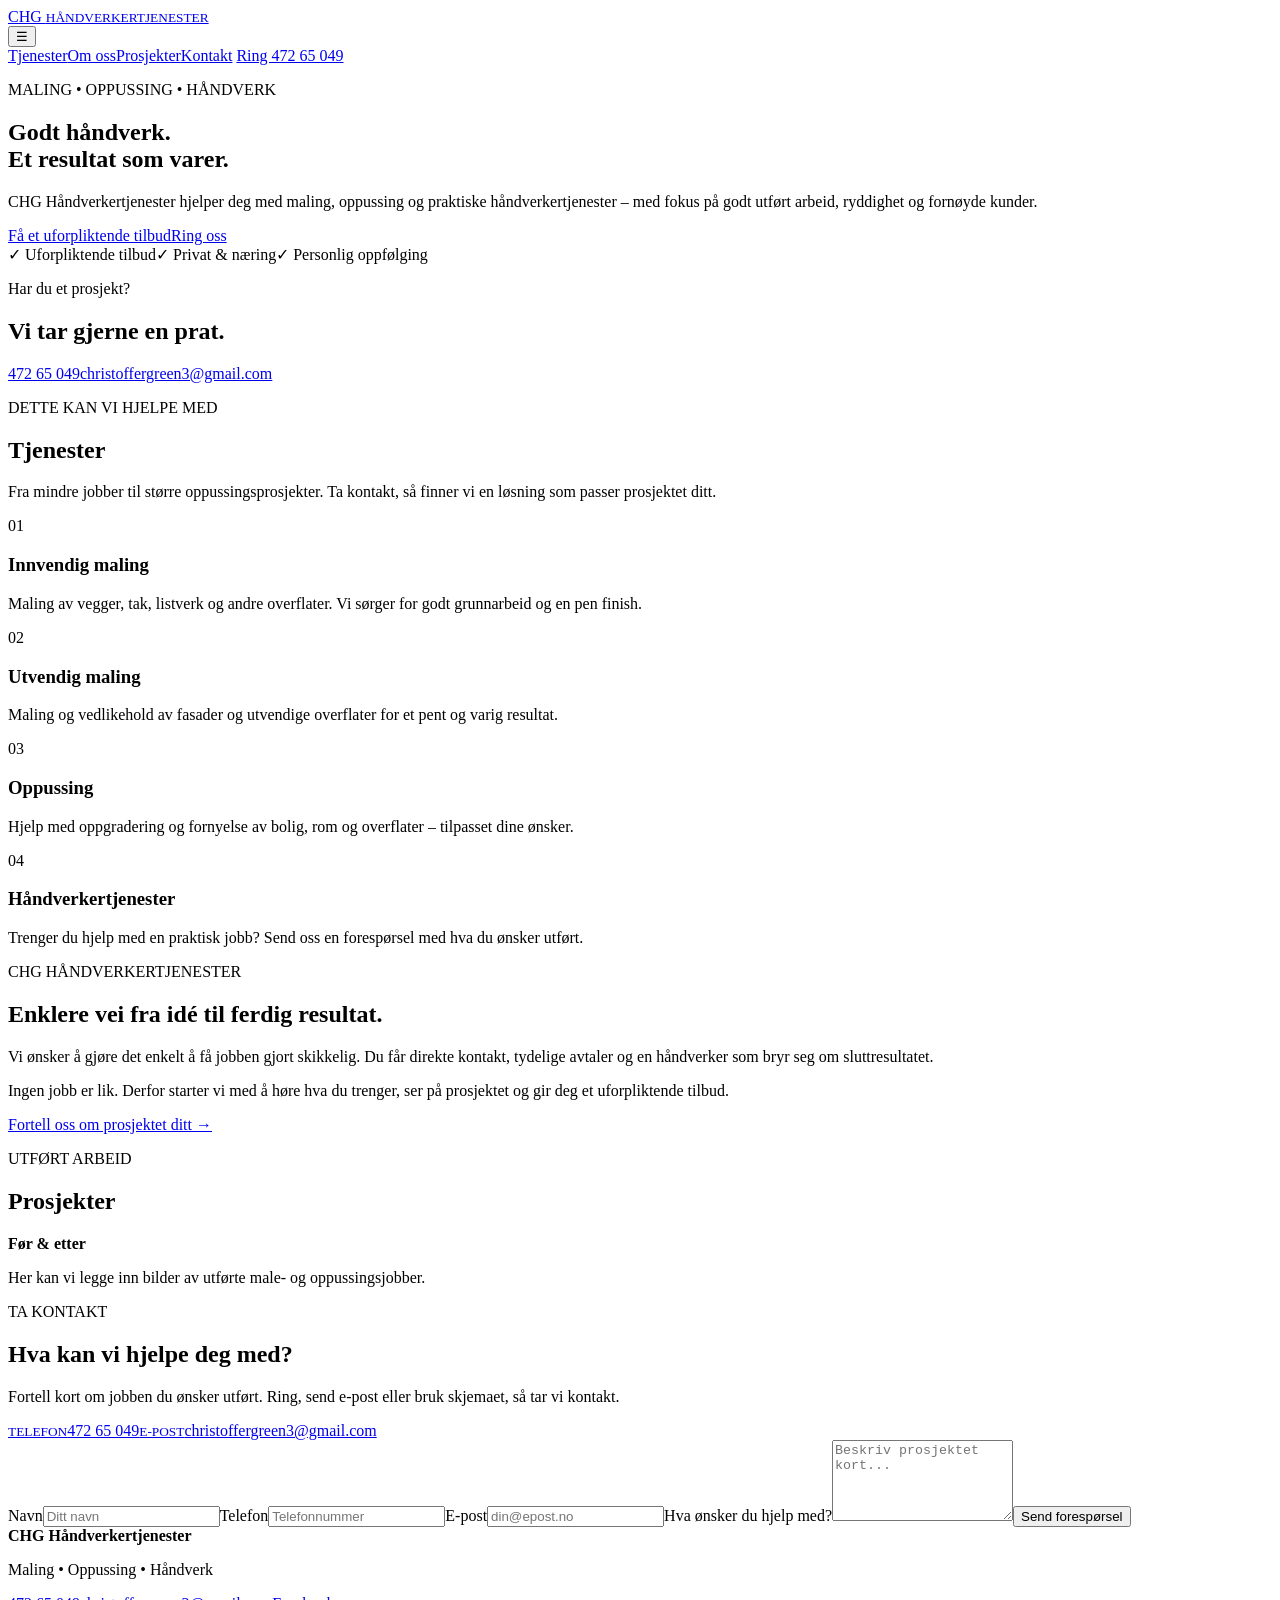
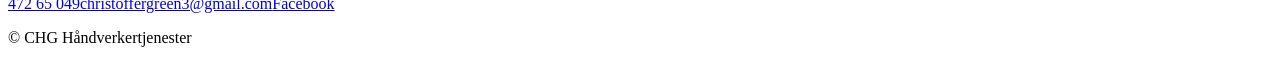
==== index.html @ 73155d35 "Lag første versjon av CHG Håndverkertjenester nettside" ====
<!doctype html>
<html lang="no">
<head>
  <meta charset="utf-8">
  <meta name="viewport" content="width=device-width, initial-scale=1">
  <meta name="description" content="CHG Håndverkertjenester – maling, oppussing og håndverkertjenester. Ta kontakt for et uforpliktende tilbud.">
  <title>CHG Håndverkertjenester | Maling & oppussing</title>
  <link rel="preconnect" href="https://fonts.googleapis.com">
  <link rel="preconnect" href="https://fonts.gstatic.com" crossorigin>
  <link href="https://fonts.googleapis.com/css2?family=Manrope:wght@400;500;600;700;800&display=swap" rel="stylesheet">
  <link rel="stylesheet" href="styles.css">
</head>
<body>
  <header class="header">
    <div class="container nav">
      <a class="brand" href="#hjem" aria-label="CHG Håndverkertjenester hjem">
        <img src="CHG-LOGO.png" alt="CHG Håndverkertjenester" onerror="this.style.display='none';this.nextElementSibling.style.display='block'">
        <span class="brand-fallback">CHG <small>HÅNDVERKERTJENESTER</small></span>
      </a>
      <button class="menu" aria-label="Åpne meny" aria-expanded="false">☰</button>
      <nav class="links">
        <a href="#tjenester">Tjenester</a><a href="#om">Om oss</a><a href="#prosjekter">Prosjekter</a><a href="#kontakt">Kontakt</a>
        <a class="nav-cta" href="tel:+4747265049">Ring 472 65 049</a>
      </nav>
    </div>
  </header>

  <main>
    <section class="hero" id="hjem">
      <div class="container hero-grid">
        <div>
          <p class="eyebrow">MALING • OPPUSSING • HÅNDVERK</p>
          <h1>Godt håndverk.<br><span>Et resultat som varer.</span></h1>
          <p class="lead">CHG Håndverkertjenester hjelper deg med maling, oppussing og praktiske håndverkertjenester – med fokus på godt utført arbeid, ryddighet og fornøyde kunder.</p>
          <div class="actions"><a class="btn primary" href="#kontakt">Få et uforpliktende tilbud</a><a class="btn secondary" href="tel:+4747265049">Ring oss</a></div>
          <div class="trust"><span>✓ Uforpliktende tilbud</span><span>✓ Privat & næring</span><span>✓ Personlig oppfølging</span></div>
        </div>
        <div class="hero-card">
          <div class="paint-mark"></div>
          <p>Har du et prosjekt?</p><h2>Vi tar gjerne en prat.</h2>
          <a href="tel:+4747265049">472 65 049</a><a href="mailto:christoffergreen3@gmail.com">christoffergreen3@gmail.com</a>
        </div>
      </div>
    </section>

    <section class="section" id="tjenester">
      <div class="container"><p class="eyebrow">DETTE KAN VI HJELPE MED</p><h2 class="section-title">Tjenester</h2><p class="section-intro">Fra mindre jobber til større oppussingsprosjekter. Ta kontakt, så finner vi en løsning som passer prosjektet ditt.</p>
        <div class="cards">
          <article class="card"><span>01</span><h3>Innvendig maling</h3><p>Maling av vegger, tak, listverk og andre overflater. Vi sørger for godt grunnarbeid og en pen finish.</p></article>
          <article class="card"><span>02</span><h3>Utvendig maling</h3><p>Maling og vedlikehold av fasader og utvendige overflater for et pent og varig resultat.</p></article>
          <article class="card"><span>03</span><h3>Oppussing</h3><p>Hjelp med oppgradering og fornyelse av bolig, rom og overflater – tilpasset dine ønsker.</p></article>
          <article class="card"><span>04</span><h3>Håndverkertjenester</h3><p>Trenger du hjelp med en praktisk jobb? Send oss en forespørsel med hva du ønsker utført.</p></article>
        </div>
      </div>
    </section>

    <section class="dark section" id="om"><div class="container about"><div><p class="eyebrow">CHG HÅNDVERKERTJENESTER</p><h2 class="section-title">Enklere vei fra idé til ferdig resultat.</h2></div><div><p>Vi ønsker å gjøre det enkelt å få jobben gjort skikkelig. Du får direkte kontakt, tydelige avtaler og en håndverker som bryr seg om sluttresultatet.</p><p>Ingen jobb er lik. Derfor starter vi med å høre hva du trenger, ser på prosjektet og gir deg et uforpliktende tilbud.</p><a class="text-link" href="#kontakt">Fortell oss om prosjektet ditt →</a></div></div></section>

    <section class="section" id="prosjekter"><div class="container"><p class="eyebrow">UTFØRT ARBEID</p><h2 class="section-title">Prosjekter</h2><div class="project-placeholder"><div><strong>Før & etter</strong><p>Her kan vi legge inn bilder av utførte male- og oppussingsjobber.</p></div></div></div></section>

    <section class="contact section" id="kontakt"><div class="container contact-grid"><div><p class="eyebrow">TA KONTAKT</p><h2 class="section-title">Hva kan vi hjelpe deg med?</h2><p>Fortell kort om jobben du ønsker utført. Ring, send e-post eller bruk skjemaet, så tar vi kontakt.</p><div class="contact-details"><a href="tel:+4747265049"><small>TELEFON</small>472 65 049</a><a href="mailto:christoffergreen3@gmail.com"><small>E-POST</small>christoffergreen3@gmail.com</a></div></div>
      <form class="form" action="mailto:christoffergreen3@gmail.com" method="post" enctype="text/plain"><label>Navn<input name="Navn" required placeholder="Ditt navn"></label><label>Telefon<input name="Telefon" type="tel" placeholder="Telefonnummer"></label><label>E-post<input name="E-post" type="email" placeholder="din@epost.no"></label><label>Hva ønsker du hjelp med?<textarea name="Forespørsel" rows="5" required placeholder="Beskriv prosjektet kort..."></textarea></label><button class="btn primary" type="submit">Send forespørsel</button></form>
    </div></section>
  </main>

  <footer><div class="container footer"><div><strong>CHG Håndverkertjenester</strong><p>Maling • Oppussing • Håndverk</p></div><div><a href="tel:+4747265049">472 65 049</a><a href="mailto:christoffergreen3@gmail.com">christoffergreen3@gmail.com</a><a href="https://www.facebook.com/profile.php?id=61566728683822" target="_blank" rel="noopener">Facebook</a></div><p>© <span id="year"></span> CHG Håndverkertjenester</p></div></footer>
  <script src="script.js"></script>
</body>
</html>
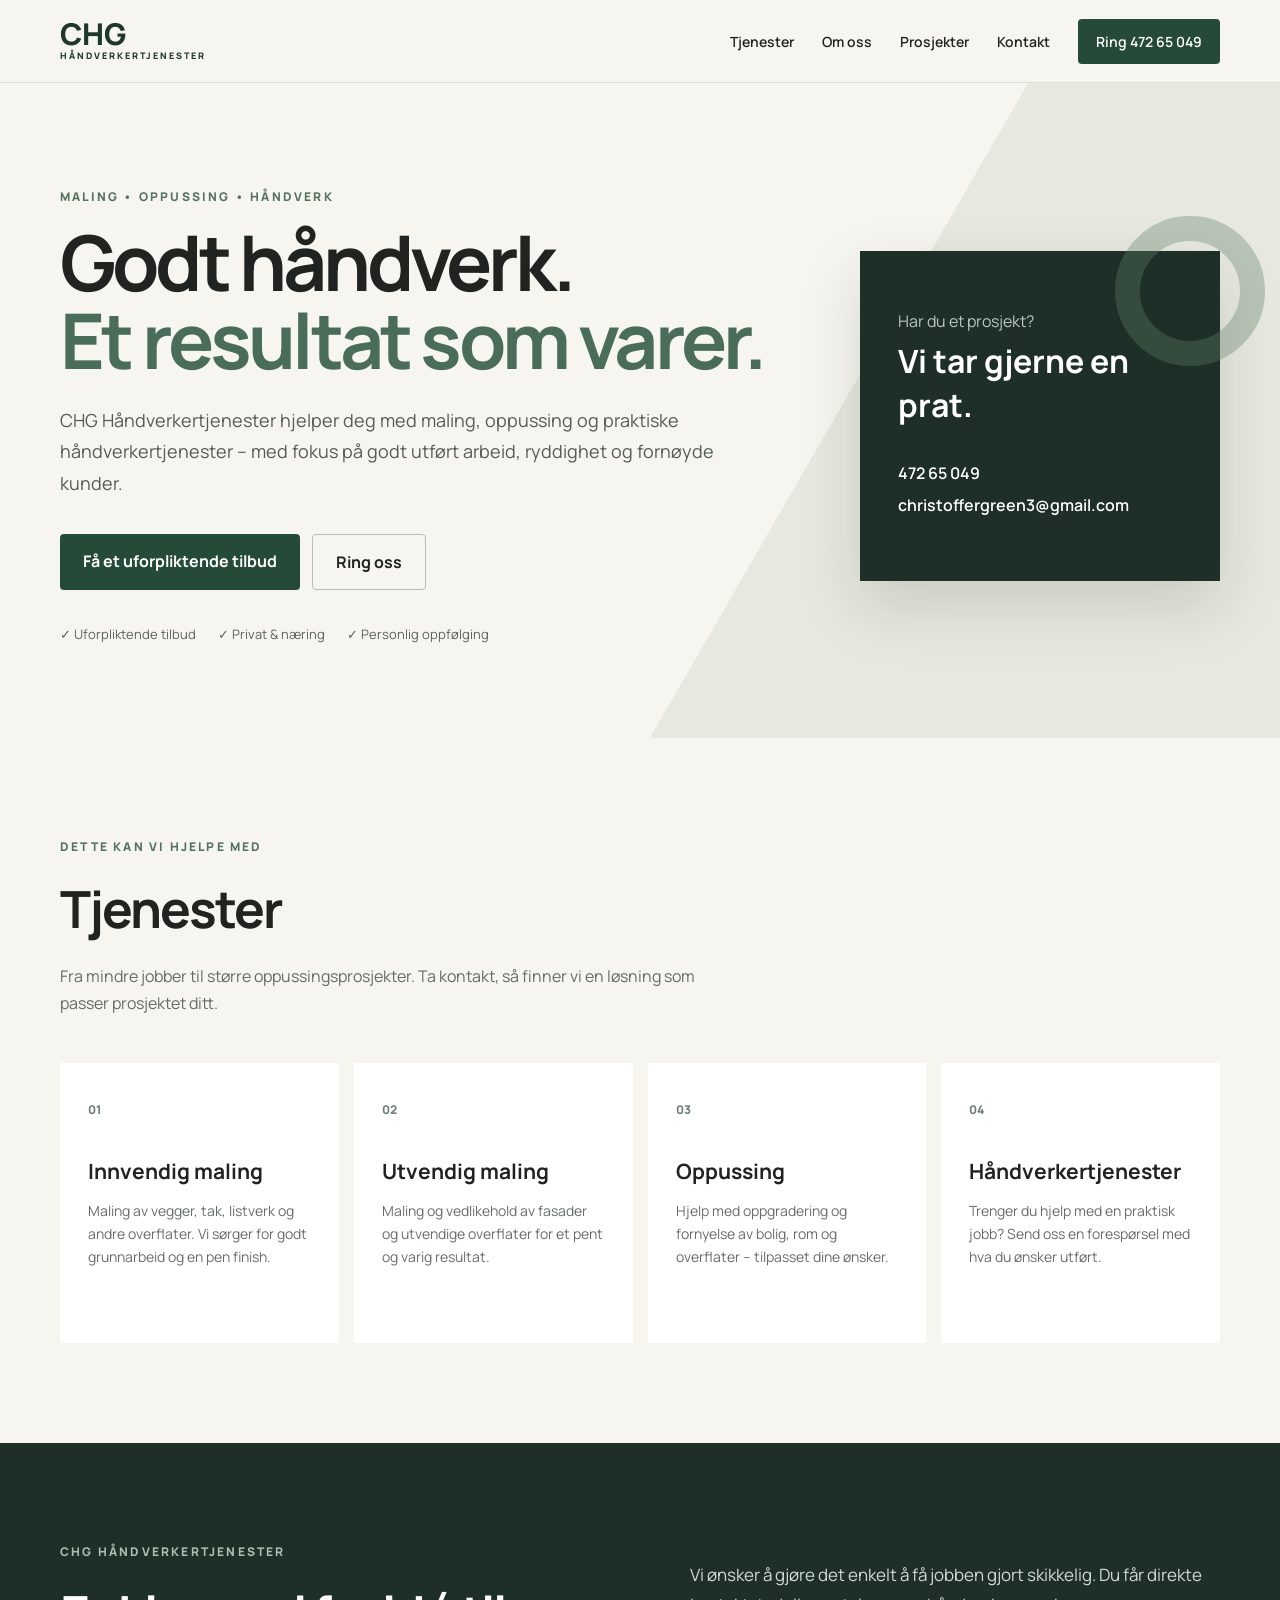
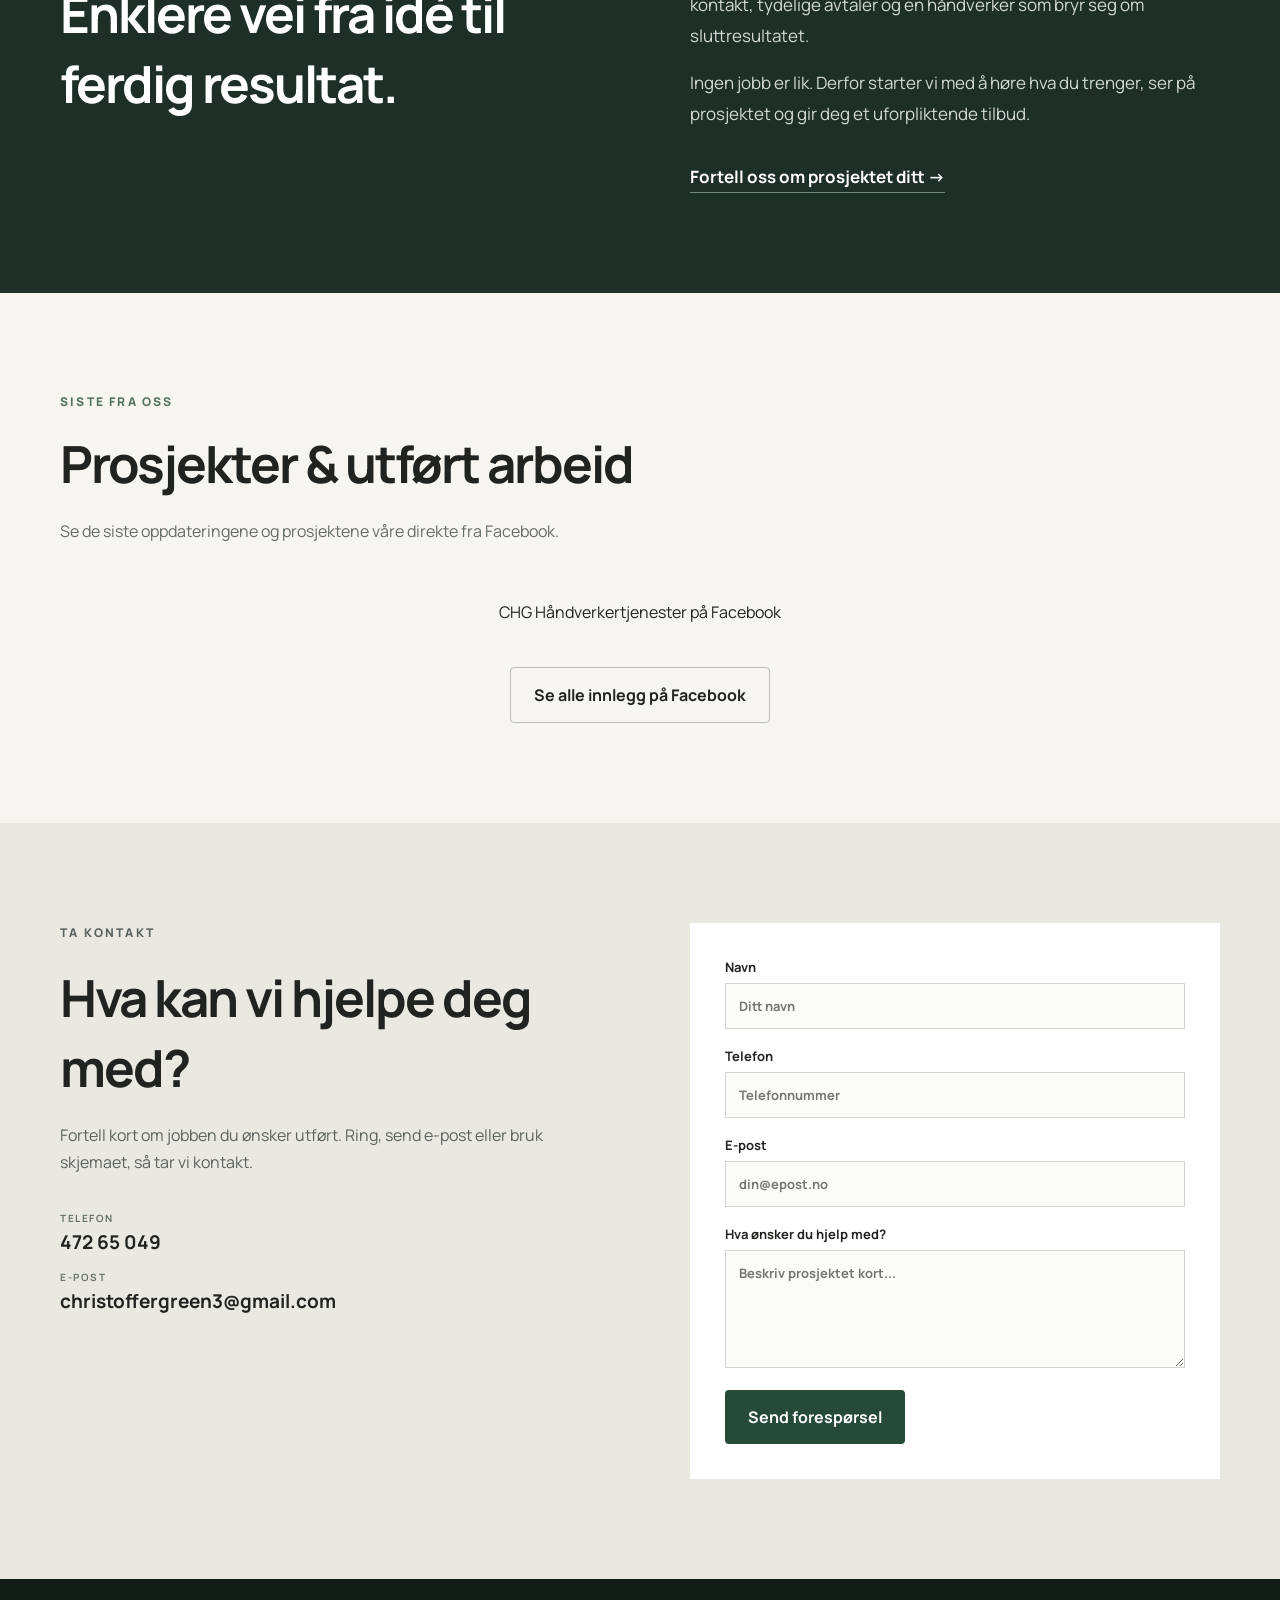
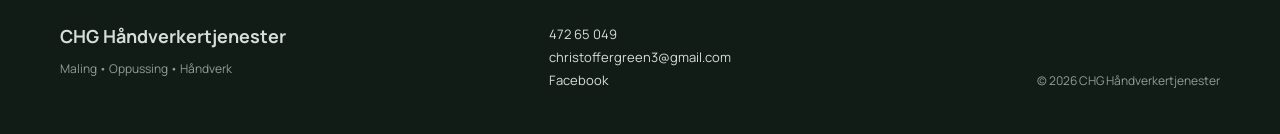
==== commit bba7b7b3: "Vis Facebook-innlegg direkte på nettsiden" ====
--- a/index.html
+++ b/index.html
@@ -11,59 +11,15 @@
   <link rel="stylesheet" href="styles.css">
 </head>
 <body>
-  <header class="header">
-    <div class="container nav">
-      <a class="brand" href="#hjem" aria-label="CHG Håndverkertjenester hjem">
-        <img src="CHG-LOGO.png" alt="CHG Håndverkertjenester" onerror="this.style.display='none';this.nextElementSibling.style.display='block'">
-        <span class="brand-fallback">CHG <small>HÅNDVERKERTJENESTER</small></span>
-      </a>
-      <button class="menu" aria-label="Åpne meny" aria-expanded="false">☰</button>
-      <nav class="links">
-        <a href="#tjenester">Tjenester</a><a href="#om">Om oss</a><a href="#prosjekter">Prosjekter</a><a href="#kontakt">Kontakt</a>
-        <a class="nav-cta" href="tel:+4747265049">Ring 472 65 049</a>
-      </nav>
-    </div>
-  </header>
-
+  <div id="fb-root"></div>
+  <script async defer crossorigin="anonymous" src="https://connect.facebook.net/nb_NO/sdk.js#xfbml=1&version=v23.0"></script>
+  <header class="header"><div class="container nav"><a class="brand" href="#hjem"><img src="CHG-LOGO.png" alt="CHG Håndverkertjenester" onerror="this.style.display='none';this.nextElementSibling.style.display='block'"><span class="brand-fallback">CHG <small>HÅNDVERKERTJENESTER</small></span></a><button class="menu" aria-label="Åpne meny" aria-expanded="false">☰</button><nav class="links"><a href="#tjenester">Tjenester</a><a href="#om">Om oss</a><a href="#prosjekter">Prosjekter</a><a href="#kontakt">Kontakt</a><a class="nav-cta" href="tel:+4747265049">Ring 472 65 049</a></nav></div></header>
   <main>
-    <section class="hero" id="hjem">
-      <div class="container hero-grid">
-        <div>
-          <p class="eyebrow">MALING • OPPUSSING • HÅNDVERK</p>
-          <h1>Godt håndverk.<br><span>Et resultat som varer.</span></h1>
-          <p class="lead">CHG Håndverkertjenester hjelper deg med maling, oppussing og praktiske håndverkertjenester – med fokus på godt utført arbeid, ryddighet og fornøyde kunder.</p>
-          <div class="actions"><a class="btn primary" href="#kontakt">Få et uforpliktende tilbud</a><a class="btn secondary" href="tel:+4747265049">Ring oss</a></div>
-          <div class="trust"><span>✓ Uforpliktende tilbud</span><span>✓ Privat & næring</span><span>✓ Personlig oppfølging</span></div>
-        </div>
-        <div class="hero-card">
-          <div class="paint-mark"></div>
-          <p>Har du et prosjekt?</p><h2>Vi tar gjerne en prat.</h2>
-          <a href="tel:+4747265049">472 65 049</a><a href="mailto:christoffergreen3@gmail.com">christoffergreen3@gmail.com</a>
-        </div>
-      </div>
-    </section>
-
-    <section class="section" id="tjenester">
-      <div class="container"><p class="eyebrow">DETTE KAN VI HJELPE MED</p><h2 class="section-title">Tjenester</h2><p class="section-intro">Fra mindre jobber til større oppussingsprosjekter. Ta kontakt, så finner vi en løsning som passer prosjektet ditt.</p>
-        <div class="cards">
-          <article class="card"><span>01</span><h3>Innvendig maling</h3><p>Maling av vegger, tak, listverk og andre overflater. Vi sørger for godt grunnarbeid og en pen finish.</p></article>
-          <article class="card"><span>02</span><h3>Utvendig maling</h3><p>Maling og vedlikehold av fasader og utvendige overflater for et pent og varig resultat.</p></article>
-          <article class="card"><span>03</span><h3>Oppussing</h3><p>Hjelp med oppgradering og fornyelse av bolig, rom og overflater – tilpasset dine ønsker.</p></article>
-          <article class="card"><span>04</span><h3>Håndverkertjenester</h3><p>Trenger du hjelp med en praktisk jobb? Send oss en forespørsel med hva du ønsker utført.</p></article>
-        </div>
-      </div>
-    </section>
-
+    <section class="hero" id="hjem"><div class="container hero-grid"><div><p class="eyebrow">MALING • OPPUSSING • HÅNDVERK</p><h1>Godt håndverk.<br><span>Et resultat som varer.</span></h1><p class="lead">CHG Håndverkertjenester hjelper deg med maling, oppussing og praktiske håndverkertjenester – med fokus på godt utført arbeid, ryddighet og fornøyde kunder.</p><div class="actions"><a class="btn primary" href="#kontakt">Få et uforpliktende tilbud</a><a class="btn secondary" href="tel:+4747265049">Ring oss</a></div><div class="trust"><span>✓ Uforpliktende tilbud</span><span>✓ Privat & næring</span><span>✓ Personlig oppfølging</span></div></div><div class="hero-card"><div class="paint-mark"></div><p>Har du et prosjekt?</p><h2>Vi tar gjerne en prat.</h2><a href="tel:+4747265049">472 65 049</a><a href="mailto:christoffergreen3@gmail.com">christoffergreen3@gmail.com</a></div></div></section>
+    <section class="section" id="tjenester"><div class="container"><p class="eyebrow">DETTE KAN VI HJELPE MED</p><h2 class="section-title">Tjenester</h2><p class="section-intro">Fra mindre jobber til større oppussingsprosjekter. Ta kontakt, så finner vi en løsning som passer prosjektet ditt.</p><div class="cards"><article class="card"><span>01</span><h3>Innvendig maling</h3><p>Maling av vegger, tak, listverk og andre overflater. Vi sørger for godt grunnarbeid og en pen finish.</p></article><article class="card"><span>02</span><h3>Utvendig maling</h3><p>Maling og vedlikehold av fasader og utvendige overflater for et pent og varig resultat.</p></article><article class="card"><span>03</span><h3>Oppussing</h3><p>Hjelp med oppgradering og fornyelse av bolig, rom og overflater – tilpasset dine ønsker.</p></article><article class="card"><span>04</span><h3>Håndverkertjenester</h3><p>Trenger du hjelp med en praktisk jobb? Send oss en forespørsel med hva du ønsker utført.</p></article></div></div></section>
     <section class="dark section" id="om"><div class="container about"><div><p class="eyebrow">CHG HÅNDVERKERTJENESTER</p><h2 class="section-title">Enklere vei fra idé til ferdig resultat.</h2></div><div><p>Vi ønsker å gjøre det enkelt å få jobben gjort skikkelig. Du får direkte kontakt, tydelige avtaler og en håndverker som bryr seg om sluttresultatet.</p><p>Ingen jobb er lik. Derfor starter vi med å høre hva du trenger, ser på prosjektet og gir deg et uforpliktende tilbud.</p><a class="text-link" href="#kontakt">Fortell oss om prosjektet ditt →</a></div></div></section>
-
-    <section class="section" id="prosjekter"><div class="container"><p class="eyebrow">UTFØRT ARBEID</p><h2 class="section-title">Prosjekter</h2><div class="project-placeholder"><div><strong>Før & etter</strong><p>Her kan vi legge inn bilder av utførte male- og oppussingsjobber.</p></div></div></div></section>
-
-    <section class="contact section" id="kontakt"><div class="container contact-grid"><div><p class="eyebrow">TA KONTAKT</p><h2 class="section-title">Hva kan vi hjelpe deg med?</h2><p>Fortell kort om jobben du ønsker utført. Ring, send e-post eller bruk skjemaet, så tar vi kontakt.</p><div class="contact-details"><a href="tel:+4747265049"><small>TELEFON</small>472 65 049</a><a href="mailto:christoffergreen3@gmail.com"><small>E-POST</small>christoffergreen3@gmail.com</a></div></div>
-      <form class="form" action="mailto:christoffergreen3@gmail.com" method="post" enctype="text/plain"><label>Navn<input name="Navn" required placeholder="Ditt navn"></label><label>Telefon<input name="Telefon" type="tel" placeholder="Telefonnummer"></label><label>E-post<input name="E-post" type="email" placeholder="din@epost.no"></label><label>Hva ønsker du hjelp med?<textarea name="Forespørsel" rows="5" required placeholder="Beskriv prosjektet kort..."></textarea></label><button class="btn primary" type="submit">Send forespørsel</button></form>
-    </div></section>
+    <section class="section" id="prosjekter"><div class="container"><p class="eyebrow">SISTE FRA OSS</p><h2 class="section-title">Prosjekter & utført arbeid</h2><p class="section-intro">Se de siste oppdateringene og prosjektene våre direkte fra Facebook.</p><div style="margin-top:40px;display:flex;justify-content:center;overflow:hidden"><div class="fb-page" data-href="https://www.facebook.com/profile.php?id=61566728683822" data-tabs="timeline" data-width="500" data-height="700" data-small-header="false" data-adapt-container-width="true" data-hide-cover="false" data-show-facepile="false"><blockquote cite="https://www.facebook.com/profile.php?id=61566728683822" class="fb-xfbml-parse-ignore"><a href="https://www.facebook.com/profile.php?id=61566728683822">CHG Håndverkertjenester på Facebook</a></blockquote></div></div><div style="text-align:center;margin-top:28px"><a class="btn secondary" href="https://www.facebook.com/profile.php?id=61566728683822" target="_blank" rel="noopener">Se alle innlegg på Facebook</a></div></div></section>
+    <section class="contact section" id="kontakt"><div class="container contact-grid"><div><p class="eyebrow">TA KONTAKT</p><h2 class="section-title">Hva kan vi hjelpe deg med?</h2><p>Fortell kort om jobben du ønsker utført. Ring, send e-post eller bruk skjemaet, så tar vi kontakt.</p><div class="contact-details"><a href="tel:+4747265049"><small>TELEFON</small>472 65 049</a><a href="mailto:christoffergreen3@gmail.com"><small>E-POST</small>christoffergreen3@gmail.com</a></div></div><form class="form" action="mailto:christoffergreen3@gmail.com" method="post" enctype="text/plain"><label>Navn<input name="Navn" required placeholder="Ditt navn"></label><label>Telefon<input name="Telefon" type="tel" placeholder="Telefonnummer"></label><label>E-post<input name="E-post" type="email" placeholder="din@epost.no"></label><label>Hva ønsker du hjelp med?<textarea name="Forespørsel" rows="5" required placeholder="Beskriv prosjektet kort..."></textarea></label><button class="btn primary" type="submit">Send forespørsel</button></form></div></section>
   </main>
-
-  <footer><div class="container footer"><div><strong>CHG Håndverkertjenester</strong><p>Maling • Oppussing • Håndverk</p></div><div><a href="tel:+4747265049">472 65 049</a><a href="mailto:christoffergreen3@gmail.com">christoffergreen3@gmail.com</a><a href="https://www.facebook.com/profile.php?id=61566728683822" target="_blank" rel="noopener">Facebook</a></div><p>© <span id="year"></span> CHG Håndverkertjenester</p></div></footer>
-  <script src="script.js"></script>
-</body>
-</html>+  <footer><div class="container footer"><div><strong>CHG Håndverkertjenester</strong><p>Maling • Oppussing • Håndverk</p></div><div><a href="tel:+4747265049">472 65 049</a><a href="mailto:christoffergreen3@gmail.com">christoffergreen3@gmail.com</a><a href="https://www.facebook.com/profile.php?id=61566728683822" target="_blank" rel="noopener">Facebook</a></div><p>© <span id="year"></span> CHG Håndverkertjenester</p></div></footer><script src="script.js"></script>
+</body></html>
--- a/styles.css
+++ b/styles.css
@@ -0,0 +1 @@
+*{box-sizing:border-box}html{scroll-behavior:smooth}body{margin:0;font-family:Manrope,Arial,sans-serif;color:#20231f;background:#f6f5f0}a{color:inherit;text-decoration:none}.container{width:min(1160px,calc(100% - 40px));margin:auto}.header{position:sticky;top:0;z-index:20;background:rgba(246,245,240,.94);backdrop-filter:blur(12px);border-bottom:1px solid #deded6}.nav{height:82px;display:flex;align-items:center;justify-content:space-between}.brand img{max-height:56px;max-width:190px}.brand-fallback{display:none;font-size:30px;font-weight:800;line-height:.7;color:#1e382c}.brand-fallback small{display:block;font-size:9px;letter-spacing:2px;margin-top:9px}.links{display:flex;align-items:center;gap:28px;font-size:14px;font-weight:600}.links>a:not(.nav-cta):hover{color:#426f54}.nav-cta,.btn.primary{background:#254b38;color:#fff}.nav-cta{padding:13px 18px;border-radius:4px}.menu{display:none;border:0;background:none;font-size:27px}.hero{padding:105px 0 95px;overflow:hidden;background:linear-gradient(120deg,#f6f5f0 62%,#e7e8df 62%)}.hero-grid{display:grid;grid-template-columns:1.4fr .7fr;gap:80px;align-items:center}.eyebrow{font-size:12px;letter-spacing:2.2px;font-weight:800;color:#55725f;margin:0 0 18px}.hero h1{font-size:clamp(48px,6vw,80px);line-height:1.02;letter-spacing:-3.8px;margin:0 0 25px}.hero h1 span{color:#496d58}.lead{font-size:18px;line-height:1.75;max-width:680px;color:#555b55}.actions{display:flex;gap:12px;margin:35px 0}.btn{display:inline-block;border:0;font:inherit;font-weight:700;padding:16px 23px;border-radius:4px;cursor:pointer}.btn.primary:hover,.nav-cta:hover{background:#173c29}.btn.secondary{border:1px solid #b9bcb5;background:transparent}.trust{display:flex;gap:22px;flex-wrap:wrap;font-size:13px;color:#5c625c}.hero-card{position:relative;background:#1d2f26;color:#fff;padding:48px 38px;min-height:330px;display:flex;flex-direction:column;justify-content:center;box-shadow:0 25px 60px #1b251d25}.hero-card p{margin:0;color:#b9c8bf}.hero-card h2{font-size:32px;margin:7px 0 30px}.hero-card a{margin:5px 0;font-weight:600}.paint-mark{position:absolute;right:-45px;top:-35px;width:150px;height:150px;border:25px solid #607f69;border-radius:50%;opacity:.35}.section{padding:100px 0}.section-title{font-size:clamp(38px,4vw,55px);letter-spacing:-2px;margin:0 0 20px}.section-intro{max-width:650px;color:#666c66;line-height:1.7}.cards{display:grid;grid-template-columns:repeat(4,1fr);gap:15px;margin-top:45px}.card{background:#fff;padding:34px 28px;min-height:280px;border-bottom:4px solid transparent;transition:.2s}.card:hover{transform:translateY(-5px);border-color:#426f54}.card span{font-size:12px;color:#708074;font-weight:800}.card h3{font-size:21px;margin:38px 0 13px}.card p{color:#686d68;line-height:1.65;font-size:14px}.dark{background:#1d2f26;color:#fff}.dark .eyebrow{color:#a8c0af}.about{display:grid;grid-template-columns:1fr 1fr;gap:100px;align-items:start}.about>div:last-child{font-size:17px;line-height:1.8;color:#d2d9d4}.text-link{display:inline-block;margin-top:15px;color:#fff;font-weight:700;border-bottom:1px solid #738c7c}.project-placeholder{margin-top:40px;min-height:360px;background:linear-gradient(135deg,#dadbd4,#eeede8);display:grid;place-items:center;text-align:center;border:1px solid #d3d3cb}.project-placeholder strong{font-size:28px}.project-placeholder p{color:#666}.contact{background:#e9e9e2}.contact-grid{display:grid;grid-template-columns:1fr 1fr;gap:100px}.contact-grid>div>p{line-height:1.7;color:#5c625d}.contact-details{display:grid;gap:15px;margin-top:35px}.contact-details a{font-size:19px;font-weight:700}.contact-details small{display:block;font-size:10px;letter-spacing:1.5px;color:#68726b;margin-bottom:4px}.form{background:#fff;padding:35px;display:grid;gap:18px}.form label{font-size:13px;font-weight:700}.form input,.form textarea{width:100%;margin-top:7px;border:1px solid #d2d5cf;padding:13px;font:inherit;background:#fbfbf9}.form input:focus,.form textarea:focus{outline:2px solid #55725f33;border-color:#55725f}.form .btn{justify-self:start}footer{background:#121c17;color:#d7ddd9;padding:45px 0}.footer{display:grid;grid-template-columns:1fr 1fr auto;gap:30px;align-items:end}.footer strong{font-size:18px}.footer p{font-size:12px;color:#909d95}.footer>div:nth-child(2){display:flex;flex-direction:column;gap:5px;font-size:13px}.footer>p{margin:0}@media(max-width:850px){.container{width:min(100% - 28px,1160px)}.nav{height:70px}.menu{display:block}.links{display:none;position:absolute;left:0;right:0;top:70px;background:#f6f5f0;padding:25px 20px;flex-direction:column;align-items:stretch;border-bottom:1px solid #ddd}.links.open{display:flex}.hero{padding:70px 0;background:#f6f5f0}.hero-grid,.about,.contact-grid{grid-template-columns:1fr;gap:45px}.hero h1{letter-spacing:-2.5px}.hero-card{min-height:260px}.cards{grid-template-columns:1fr 1fr}.section{padding:70px 0}.footer{grid-template-columns:1fr;align-items:start}}@media(max-width:540px){.cards{grid-template-columns:1fr}.actions{flex-direction:column}.actions .btn{text-align:center}.trust{display:grid;gap:8px}.hero h1{font-size:45px}.form{padding:24px}.contact-grid{gap:35px}}
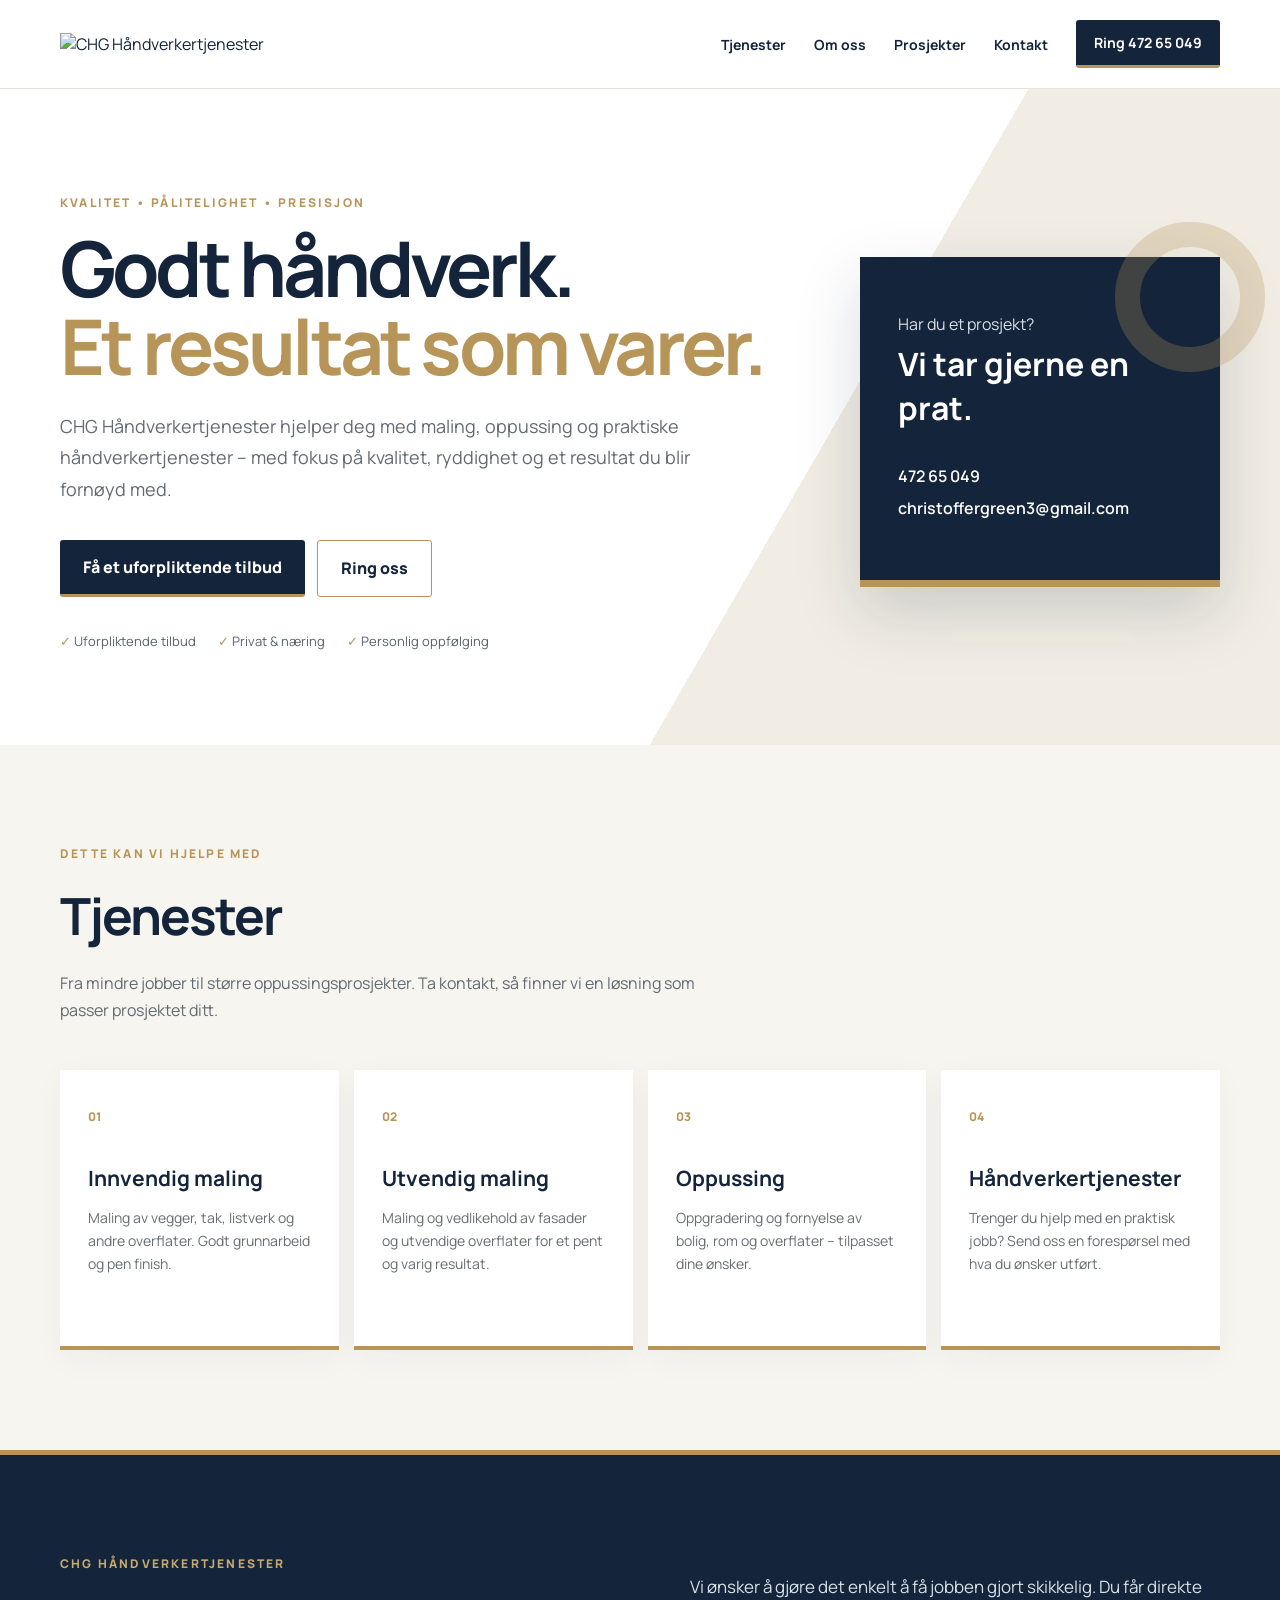
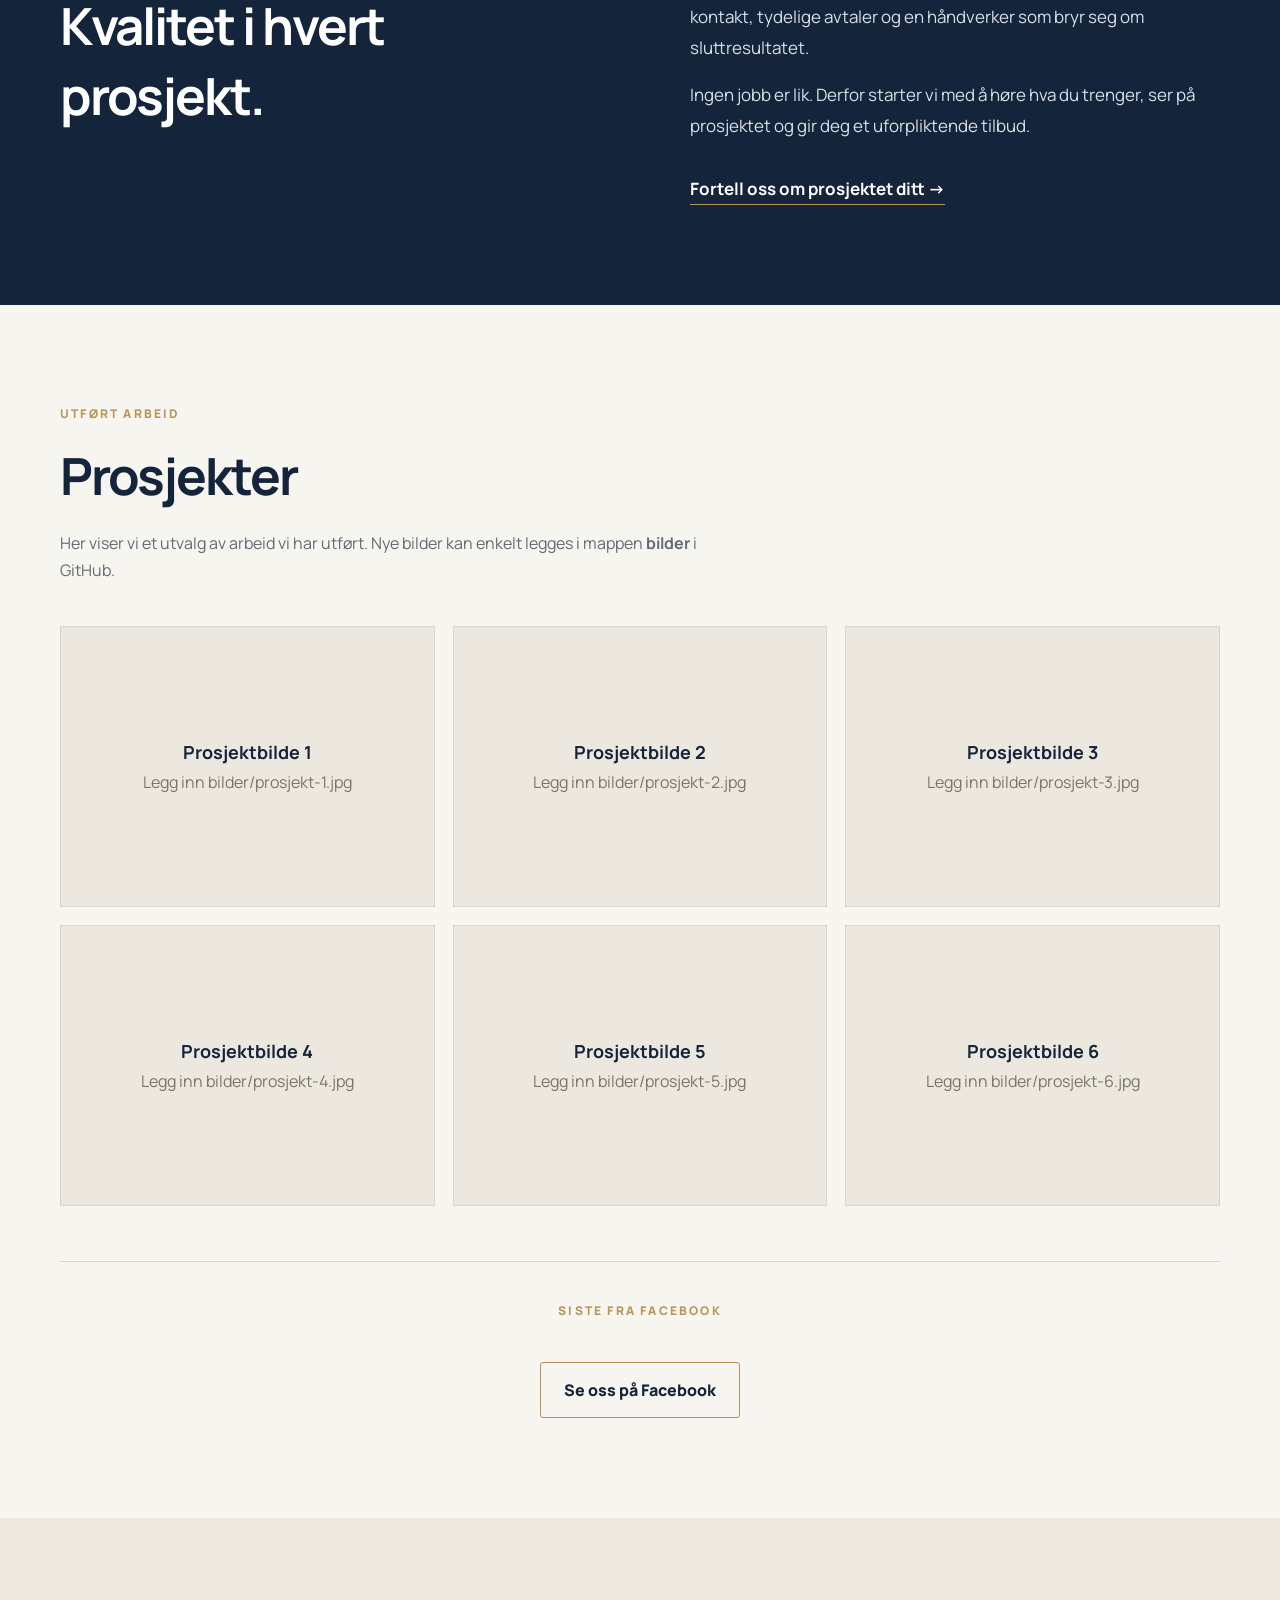
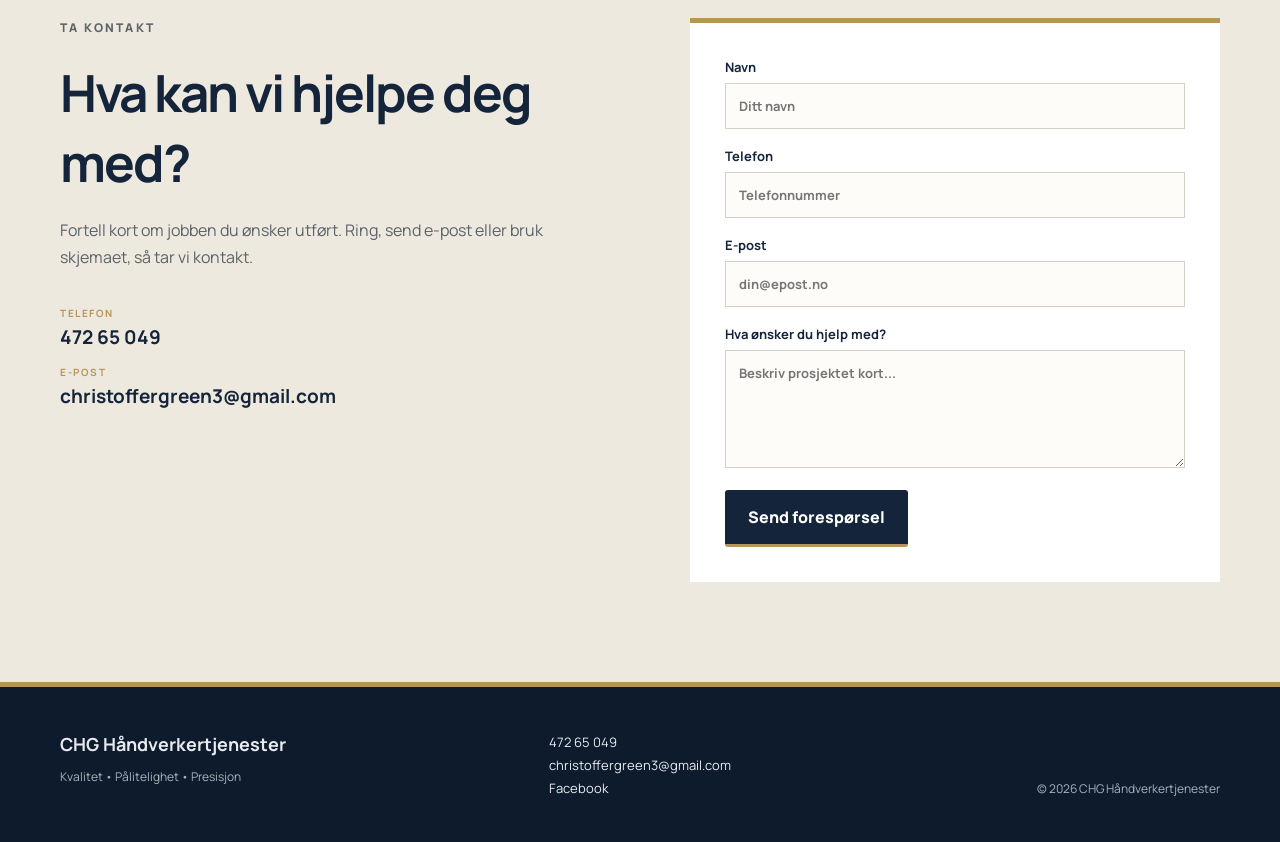
==== commit d2b3a26b: "Legg til bildegalleri og CHG fargeprofil" ====
--- a/index.html
+++ b/index.html
@@ -1,25 +1 @@
-<!doctype html>
-<html lang="no">
-<head>
-  <meta charset="utf-8">
-  <meta name="viewport" content="width=device-width, initial-scale=1">
-  <meta name="description" content="CHG Håndverkertjenester – maling, oppussing og håndverkertjenester. Ta kontakt for et uforpliktende tilbud.">
-  <title>CHG Håndverkertjenester | Maling & oppussing</title>
-  <link rel="preconnect" href="https://fonts.googleapis.com">
-  <link rel="preconnect" href="https://fonts.gstatic.com" crossorigin>
-  <link href="https://fonts.googleapis.com/css2?family=Manrope:wght@400;500;600;700;800&display=swap" rel="stylesheet">
-  <link rel="stylesheet" href="styles.css">
-</head>
-<body>
-  <div id="fb-root"></div>
-  <script async defer crossorigin="anonymous" src="https://connect.facebook.net/nb_NO/sdk.js#xfbml=1&version=v23.0"></script>
-  <header class="header"><div class="container nav"><a class="brand" href="#hjem"><img src="CHG-LOGO.png" alt="CHG Håndverkertjenester" onerror="this.style.display='none';this.nextElementSibling.style.display='block'"><span class="brand-fallback">CHG <small>HÅNDVERKERTJENESTER</small></span></a><button class="menu" aria-label="Åpne meny" aria-expanded="false">☰</button><nav class="links"><a href="#tjenester">Tjenester</a><a href="#om">Om oss</a><a href="#prosjekter">Prosjekter</a><a href="#kontakt">Kontakt</a><a class="nav-cta" href="tel:+4747265049">Ring 472 65 049</a></nav></div></header>
-  <main>
-    <section class="hero" id="hjem"><div class="container hero-grid"><div><p class="eyebrow">MALING • OPPUSSING • HÅNDVERK</p><h1>Godt håndverk.<br><span>Et resultat som varer.</span></h1><p class="lead">CHG Håndverkertjenester hjelper deg med maling, oppussing og praktiske håndverkertjenester – med fokus på godt utført arbeid, ryddighet og fornøyde kunder.</p><div class="actions"><a class="btn primary" href="#kontakt">Få et uforpliktende tilbud</a><a class="btn secondary" href="tel:+4747265049">Ring oss</a></div><div class="trust"><span>✓ Uforpliktende tilbud</span><span>✓ Privat & næring</span><span>✓ Personlig oppfølging</span></div></div><div class="hero-card"><div class="paint-mark"></div><p>Har du et prosjekt?</p><h2>Vi tar gjerne en prat.</h2><a href="tel:+4747265049">472 65 049</a><a href="mailto:christoffergreen3@gmail.com">christoffergreen3@gmail.com</a></div></div></section>
-    <section class="section" id="tjenester"><div class="container"><p class="eyebrow">DETTE KAN VI HJELPE MED</p><h2 class="section-title">Tjenester</h2><p class="section-intro">Fra mindre jobber til større oppussingsprosjekter. Ta kontakt, så finner vi en løsning som passer prosjektet ditt.</p><div class="cards"><article class="card"><span>01</span><h3>Innvendig maling</h3><p>Maling av vegger, tak, listverk og andre overflater. Vi sørger for godt grunnarbeid og en pen finish.</p></article><article class="card"><span>02</span><h3>Utvendig maling</h3><p>Maling og vedlikehold av fasader og utvendige overflater for et pent og varig resultat.</p></article><article class="card"><span>03</span><h3>Oppussing</h3><p>Hjelp med oppgradering og fornyelse av bolig, rom og overflater – tilpasset dine ønsker.</p></article><article class="card"><span>04</span><h3>Håndverkertjenester</h3><p>Trenger du hjelp med en praktisk jobb? Send oss en forespørsel med hva du ønsker utført.</p></article></div></div></section>
-    <section class="dark section" id="om"><div class="container about"><div><p class="eyebrow">CHG HÅNDVERKERTJENESTER</p><h2 class="section-title">Enklere vei fra idé til ferdig resultat.</h2></div><div><p>Vi ønsker å gjøre det enkelt å få jobben gjort skikkelig. Du får direkte kontakt, tydelige avtaler og en håndverker som bryr seg om sluttresultatet.</p><p>Ingen jobb er lik. Derfor starter vi med å høre hva du trenger, ser på prosjektet og gir deg et uforpliktende tilbud.</p><a class="text-link" href="#kontakt">Fortell oss om prosjektet ditt →</a></div></div></section>
-    <section class="section" id="prosjekter"><div class="container"><p class="eyebrow">SISTE FRA OSS</p><h2 class="section-title">Prosjekter & utført arbeid</h2><p class="section-intro">Se de siste oppdateringene og prosjektene våre direkte fra Facebook.</p><div style="margin-top:40px;display:flex;justify-content:center;overflow:hidden"><div class="fb-page" data-href="https://www.facebook.com/profile.php?id=61566728683822" data-tabs="timeline" data-width="500" data-height="700" data-small-header="false" data-adapt-container-width="true" data-hide-cover="false" data-show-facepile="false"><blockquote cite="https://www.facebook.com/profile.php?id=61566728683822" class="fb-xfbml-parse-ignore"><a href="https://www.facebook.com/profile.php?id=61566728683822">CHG Håndverkertjenester på Facebook</a></blockquote></div></div><div style="text-align:center;margin-top:28px"><a class="btn secondary" href="https://www.facebook.com/profile.php?id=61566728683822" target="_blank" rel="noopener">Se alle innlegg på Facebook</a></div></div></section>
-    <section class="contact section" id="kontakt"><div class="container contact-grid"><div><p class="eyebrow">TA KONTAKT</p><h2 class="section-title">Hva kan vi hjelpe deg med?</h2><p>Fortell kort om jobben du ønsker utført. Ring, send e-post eller bruk skjemaet, så tar vi kontakt.</p><div class="contact-details"><a href="tel:+4747265049"><small>TELEFON</small>472 65 049</a><a href="mailto:christoffergreen3@gmail.com"><small>E-POST</small>christoffergreen3@gmail.com</a></div></div><form class="form" action="mailto:christoffergreen3@gmail.com" method="post" enctype="text/plain"><label>Navn<input name="Navn" required placeholder="Ditt navn"></label><label>Telefon<input name="Telefon" type="tel" placeholder="Telefonnummer"></label><label>E-post<input name="E-post" type="email" placeholder="din@epost.no"></label><label>Hva ønsker du hjelp med?<textarea name="Forespørsel" rows="5" required placeholder="Beskriv prosjektet kort..."></textarea></label><button class="btn primary" type="submit">Send forespørsel</button></form></div></section>
-  </main>
-  <footer><div class="container footer"><div><strong>CHG Håndverkertjenester</strong><p>Maling • Oppussing • Håndverk</p></div><div><a href="tel:+4747265049">472 65 049</a><a href="mailto:christoffergreen3@gmail.com">christoffergreen3@gmail.com</a><a href="https://www.facebook.com/profile.php?id=61566728683822" target="_blank" rel="noopener">Facebook</a></div><p>© <span id="year"></span> CHG Håndverkertjenester</p></div></footer><script src="script.js"></script>
-</body></html>+<!doctype html><html lang="no"><head><meta charset="utf-8"><meta name="viewport" content="width=device-width,initial-scale=1"><meta name="description" content="CHG Håndverkertjenester – maling, oppussing og håndverkertjenester. Ta kontakt for et uforpliktende tilbud."><title>CHG Håndverkertjenester | Maling & oppussing</title><link rel="preconnect" href="https://fonts.googleapis.com"><link rel="preconnect" href="https://fonts.gstatic.com" crossorigin><link href="https://fonts.googleapis.com/css2?family=Manrope:wght@400;500;600;700;800&display=swap" rel="stylesheet"><link rel="stylesheet" href="styles.css"></head><body><div id="fb-root"></div><script async defer crossorigin="anonymous" src="https://connect.facebook.net/nb_NO/sdk.js#xfbml=1&version=v23.0"></script><header class="header"><div class="container nav"><a class="brand" href="#hjem"><img src="CHG-LOGO.png" alt="CHG Håndverkertjenester"><span class="brand-fallback">CHG <small>HÅNDVERKERTJENESTER</small></span></a><button class="menu" aria-label="Åpne meny" aria-expanded="false">☰</button><nav class="links"><a href="#tjenester">Tjenester</a><a href="#om">Om oss</a><a href="#prosjekter">Prosjekter</a><a href="#kontakt">Kontakt</a><a class="nav-cta" href="tel:+4747265049">Ring 472 65 049</a></nav></div></header><main><section class="hero" id="hjem"><div class="container hero-grid"><div><p class="eyebrow">KVALITET • PÅLITELIGHET • PRESISJON</p><h1>Godt håndverk.<br><span>Et resultat som varer.</span></h1><p class="lead">CHG Håndverkertjenester hjelper deg med maling, oppussing og praktiske håndverkertjenester – med fokus på kvalitet, ryddighet og et resultat du blir fornøyd med.</p><div class="actions"><a class="btn primary" href="#kontakt">Få et uforpliktende tilbud</a><a class="btn secondary" href="tel:+4747265049">Ring oss</a></div><div class="trust"><span>✓ Uforpliktende tilbud</span><span>✓ Privat & næring</span><span>✓ Personlig oppfølging</span></div></div><div class="hero-card"><div class="paint-mark"></div><p>Har du et prosjekt?</p><h2>Vi tar gjerne en prat.</h2><a href="tel:+4747265049">472 65 049</a><a href="mailto:christoffergreen3@gmail.com">christoffergreen3@gmail.com</a></div></div></section><section class="section" id="tjenester"><div class="container"><p class="eyebrow">DETTE KAN VI HJELPE MED</p><h2 class="section-title">Tjenester</h2><p class="section-intro">Fra mindre jobber til større oppussingsprosjekter. Ta kontakt, så finner vi en løsning som passer prosjektet ditt.</p><div class="cards"><article class="card"><span>01</span><h3>Innvendig maling</h3><p>Maling av vegger, tak, listverk og andre overflater. Godt grunnarbeid og pen finish.</p></article><article class="card"><span>02</span><h3>Utvendig maling</h3><p>Maling og vedlikehold av fasader og utvendige overflater for et pent og varig resultat.</p></article><article class="card"><span>03</span><h3>Oppussing</h3><p>Oppgradering og fornyelse av bolig, rom og overflater – tilpasset dine ønsker.</p></article><article class="card"><span>04</span><h3>Håndverkertjenester</h3><p>Trenger du hjelp med en praktisk jobb? Send oss en forespørsel med hva du ønsker utført.</p></article></div></div></section><section class="dark section" id="om"><div class="container about"><div><p class="eyebrow">CHG HÅNDVERKERTJENESTER</p><h2 class="section-title">Kvalitet i hvert prosjekt.</h2></div><div><p>Vi ønsker å gjøre det enkelt å få jobben gjort skikkelig. Du får direkte kontakt, tydelige avtaler og en håndverker som bryr seg om sluttresultatet.</p><p>Ingen jobb er lik. Derfor starter vi med å høre hva du trenger, ser på prosjektet og gir deg et uforpliktende tilbud.</p><a class="text-link" href="#kontakt">Fortell oss om prosjektet ditt →</a></div></div></section><section class="section" id="prosjekter"><div class="container"><p class="eyebrow">UTFØRT ARBEID</p><h2 class="section-title">Prosjekter</h2><p class="section-intro">Her viser vi et utvalg av arbeid vi har utført. Nye bilder kan enkelt legges i mappen <strong>bilder</strong> i GitHub.</p><div class="gallery"><div class="gallery-card"><img src="bilder/prosjekt-1.jpg" alt="Utført prosjekt 1" onerror="this.style.display='none';this.nextElementSibling.style.display='grid'"><div class="empty" style="display:none"><div><strong>Prosjektbilde 1</strong>Legg inn bilder/prosjekt-1.jpg</div></div></div><div class="gallery-card"><img src="bilder/prosjekt-2.jpg" alt="Utført prosjekt 2" onerror="this.style.display='none';this.nextElementSibling.style.display='grid'"><div class="empty" style="display:none"><div><strong>Prosjektbilde 2</strong>Legg inn bilder/prosjekt-2.jpg</div></div></div><div class="gallery-card"><img src="bilder/prosjekt-3.jpg" alt="Utført prosjekt 3" onerror="this.style.display='none';this.nextElementSibling.style.display='grid'"><div class="empty" style="display:none"><div><strong>Prosjektbilde 3</strong>Legg inn bilder/prosjekt-3.jpg</div></div></div><div class="gallery-card"><img src="bilder/prosjekt-4.jpg" alt="Utført prosjekt 4" onerror="this.style.display='none';this.nextElementSibling.style.display='grid'"><div class="empty" style="display:none"><div><strong>Prosjektbilde 4</strong>Legg inn bilder/prosjekt-4.jpg</div></div></div><div class="gallery-card"><img src="bilder/prosjekt-5.jpg" alt="Utført prosjekt 5" onerror="this.style.display='none';this.nextElementSibling.style.display='grid'"><div class="empty" style="display:none"><div><strong>Prosjektbilde 5</strong>Legg inn bilder/prosjekt-5.jpg</div></div></div><div class="gallery-card"><img src="bilder/prosjekt-6.jpg" alt="Utført prosjekt 6" onerror="this.style.display='none';this.nextElementSibling.style.display='grid'"><div class="empty" style="display:none"><div><strong>Prosjektbilde 6</strong>Legg inn bilder/prosjekt-6.jpg</div></div></div></div><div class="facebook-wrap"><p class="eyebrow">SISTE FRA FACEBOOK</p><div class="fb-page" data-href="https://www.facebook.com/profile.php?id=61566728683822" data-tabs="timeline" data-width="500" data-height="650" data-adapt-container-width="true" data-hide-cover="false" data-show-facepile="false"></div><div style="margin-top:25px"><a class="btn secondary" href="https://www.facebook.com/profile.php?id=61566728683822" target="_blank" rel="noopener">Se oss på Facebook</a></div></div></div></section><section class="contact section" id="kontakt"><div class="container contact-grid"><div><p class="eyebrow">TA KONTAKT</p><h2 class="section-title">Hva kan vi hjelpe deg med?</h2><p>Fortell kort om jobben du ønsker utført. Ring, send e-post eller bruk skjemaet, så tar vi kontakt.</p><div class="contact-details"><a href="tel:+4747265049"><small>TELEFON</small>472 65 049</a><a href="mailto:christoffergreen3@gmail.com"><small>E-POST</small>christoffergreen3@gmail.com</a></div></div><form class="form" action="mailto:christoffergreen3@gmail.com" method="post" enctype="text/plain"><label>Navn<input name="Navn" required placeholder="Ditt navn"></label><label>Telefon<input name="Telefon" type="tel" placeholder="Telefonnummer"></label><label>E-post<input name="E-post" type="email" placeholder="din@epost.no"></label><label>Hva ønsker du hjelp med?<textarea name="Forespørsel" rows="5" required placeholder="Beskriv prosjektet kort..."></textarea></label><button class="btn primary" type="submit">Send forespørsel</button></form></div></section></main><footer><div class="container footer"><div><strong>CHG Håndverkertjenester</strong><p>Kvalitet • Pålitelighet • Presisjon</p></div><div><a href="tel:+4747265049">472 65 049</a><a href="mailto:christoffergreen3@gmail.com">christoffergreen3@gmail.com</a><a href="https://www.facebook.com/profile.php?id=61566728683822" target="_blank" rel="noopener">Facebook</a></div><p>© <span id="year"></span> CHG Håndverkertjenester</p></div></footer><script src="script.js"></script></body></html>
--- a/styles.css
+++ b/styles.css
@@ -1 +1 @@
-*{box-sizing:border-box}html{scroll-behavior:smooth}body{margin:0;font-family:Manrope,Arial,sans-serif;color:#20231f;background:#f6f5f0}a{color:inherit;text-decoration:none}.container{width:min(1160px,calc(100% - 40px));margin:auto}.header{position:sticky;top:0;z-index:20;background:rgba(246,245,240,.94);backdrop-filter:blur(12px);border-bottom:1px solid #deded6}.nav{height:82px;display:flex;align-items:center;justify-content:space-between}.brand img{max-height:56px;max-width:190px}.brand-fallback{display:none;font-size:30px;font-weight:800;line-height:.7;color:#1e382c}.brand-fallback small{display:block;font-size:9px;letter-spacing:2px;margin-top:9px}.links{display:flex;align-items:center;gap:28px;font-size:14px;font-weight:600}.links>a:not(.nav-cta):hover{color:#426f54}.nav-cta,.btn.primary{background:#254b38;color:#fff}.nav-cta{padding:13px 18px;border-radius:4px}.menu{display:none;border:0;background:none;font-size:27px}.hero{padding:105px 0 95px;overflow:hidden;background:linear-gradient(120deg,#f6f5f0 62%,#e7e8df 62%)}.hero-grid{display:grid;grid-template-columns:1.4fr .7fr;gap:80px;align-items:center}.eyebrow{font-size:12px;letter-spacing:2.2px;font-weight:800;color:#55725f;margin:0 0 18px}.hero h1{font-size:clamp(48px,6vw,80px);line-height:1.02;letter-spacing:-3.8px;margin:0 0 25px}.hero h1 span{color:#496d58}.lead{font-size:18px;line-height:1.75;max-width:680px;color:#555b55}.actions{display:flex;gap:12px;margin:35px 0}.btn{display:inline-block;border:0;font:inherit;font-weight:700;padding:16px 23px;border-radius:4px;cursor:pointer}.btn.primary:hover,.nav-cta:hover{background:#173c29}.btn.secondary{border:1px solid #b9bcb5;background:transparent}.trust{display:flex;gap:22px;flex-wrap:wrap;font-size:13px;color:#5c625c}.hero-card{position:relative;background:#1d2f26;color:#fff;padding:48px 38px;min-height:330px;display:flex;flex-direction:column;justify-content:center;box-shadow:0 25px 60px #1b251d25}.hero-card p{margin:0;color:#b9c8bf}.hero-card h2{font-size:32px;margin:7px 0 30px}.hero-card a{margin:5px 0;font-weight:600}.paint-mark{position:absolute;right:-45px;top:-35px;width:150px;height:150px;border:25px solid #607f69;border-radius:50%;opacity:.35}.section{padding:100px 0}.section-title{font-size:clamp(38px,4vw,55px);letter-spacing:-2px;margin:0 0 20px}.section-intro{max-width:650px;color:#666c66;line-height:1.7}.cards{display:grid;grid-template-columns:repeat(4,1fr);gap:15px;margin-top:45px}.card{background:#fff;padding:34px 28px;min-height:280px;border-bottom:4px solid transparent;transition:.2s}.card:hover{transform:translateY(-5px);border-color:#426f54}.card span{font-size:12px;color:#708074;font-weight:800}.card h3{font-size:21px;margin:38px 0 13px}.card p{color:#686d68;line-height:1.65;font-size:14px}.dark{background:#1d2f26;color:#fff}.dark .eyebrow{color:#a8c0af}.about{display:grid;grid-template-columns:1fr 1fr;gap:100px;align-items:start}.about>div:last-child{font-size:17px;line-height:1.8;color:#d2d9d4}.text-link{display:inline-block;margin-top:15px;color:#fff;font-weight:700;border-bottom:1px solid #738c7c}.project-placeholder{margin-top:40px;min-height:360px;background:linear-gradient(135deg,#dadbd4,#eeede8);display:grid;place-items:center;text-align:center;border:1px solid #d3d3cb}.project-placeholder strong{font-size:28px}.project-placeholder p{color:#666}.contact{background:#e9e9e2}.contact-grid{display:grid;grid-template-columns:1fr 1fr;gap:100px}.contact-grid>div>p{line-height:1.7;color:#5c625d}.contact-details{display:grid;gap:15px;margin-top:35px}.contact-details a{font-size:19px;font-weight:700}.contact-details small{display:block;font-size:10px;letter-spacing:1.5px;color:#68726b;margin-bottom:4px}.form{background:#fff;padding:35px;display:grid;gap:18px}.form label{font-size:13px;font-weight:700}.form input,.form textarea{width:100%;margin-top:7px;border:1px solid #d2d5cf;padding:13px;font:inherit;background:#fbfbf9}.form input:focus,.form textarea:focus{outline:2px solid #55725f33;border-color:#55725f}.form .btn{justify-self:start}footer{background:#121c17;color:#d7ddd9;padding:45px 0}.footer{display:grid;grid-template-columns:1fr 1fr auto;gap:30px;align-items:end}.footer strong{font-size:18px}.footer p{font-size:12px;color:#909d95}.footer>div:nth-child(2){display:flex;flex-direction:column;gap:5px;font-size:13px}.footer>p{margin:0}@media(max-width:850px){.container{width:min(100% - 28px,1160px)}.nav{height:70px}.menu{display:block}.links{display:none;position:absolute;left:0;right:0;top:70px;background:#f6f5f0;padding:25px 20px;flex-direction:column;align-items:stretch;border-bottom:1px solid #ddd}.links.open{display:flex}.hero{padding:70px 0;background:#f6f5f0}.hero-grid,.about,.contact-grid{grid-template-columns:1fr;gap:45px}.hero h1{letter-spacing:-2.5px}.hero-card{min-height:260px}.cards{grid-template-columns:1fr 1fr}.section{padding:70px 0}.footer{grid-template-columns:1fr;align-items:start}}@media(max-width:540px){.cards{grid-template-columns:1fr}.actions{flex-direction:column}.actions .btn{text-align:center}.trust{display:grid;gap:8px}.hero h1{font-size:45px}.form{padding:24px}.contact-grid{gap:35px}}+*{box-sizing:border-box}html{scroll-behavior:smooth}:root{--navy:#14243a;--navy2:#0e1b2d;--gold:#b79559;--gold2:#c7aa72;--cream:#f7f5f0;--white:#fff;--text:#14243a;--muted:#626a73}body{margin:0;font-family:Manrope,Arial,sans-serif;color:var(--text);background:var(--cream)}a{color:inherit;text-decoration:none}.container{width:min(1160px,calc(100% - 40px));margin:auto}.header{position:sticky;top:0;z-index:20;background:rgba(255,255,255,.96);backdrop-filter:blur(12px);border-bottom:1px solid #e8e3d9}.nav{height:88px;display:flex;align-items:center;justify-content:space-between}.brand img{max-height:70px;max-width:210px;object-fit:contain}.brand-fallback{display:none;font-size:30px;font-weight:800;color:var(--navy)}.brand-fallback small{display:block;font-size:9px;letter-spacing:2px}.links{display:flex;align-items:center;gap:28px;font-size:14px;font-weight:700}.links>a:not(.nav-cta):hover{color:var(--gold)}.nav-cta,.btn.primary{background:var(--navy);color:#fff}.nav-cta{padding:13px 18px;border-radius:3px;border-bottom:3px solid var(--gold)}.menu{display:none;border:0;background:none;font-size:27px;color:var(--navy)}.hero{padding:105px 0 95px;overflow:hidden;background:linear-gradient(120deg,#fff 62%,#f1ede4 62%)}.hero-grid{display:grid;grid-template-columns:1.4fr .7fr;gap:80px;align-items:center}.eyebrow{font-size:12px;letter-spacing:2.2px;font-weight:800;color:var(--gold);margin:0 0 18px}.hero h1{font-size:clamp(48px,6vw,80px);line-height:1.02;letter-spacing:-3.8px;margin:0 0 25px;color:var(--navy)}.hero h1 span{color:var(--gold)}.lead{font-size:18px;line-height:1.75;max-width:680px;color:var(--muted)}.actions{display:flex;gap:12px;margin:35px 0}.btn{display:inline-block;border:0;font:inherit;font-weight:800;padding:16px 23px;border-radius:3px;cursor:pointer}.btn.primary{border-bottom:3px solid var(--gold)}.btn.primary:hover,.nav-cta:hover{background:var(--navy2)}.btn.secondary{border:1px solid var(--gold);background:transparent;color:var(--navy)}.trust{display:flex;gap:22px;flex-wrap:wrap;font-size:13px;color:#59616b}.trust span::first-letter{color:var(--gold)}.hero-card{position:relative;background:var(--navy);color:#fff;padding:48px 38px;min-height:330px;display:flex;flex-direction:column;justify-content:center;box-shadow:0 25px 60px #14243a2b;border-bottom:7px solid var(--gold)}.hero-card p{margin:0;color:#d9dfe6}.hero-card h2{font-size:32px;margin:7px 0 30px}.hero-card a{margin:5px 0;font-weight:600}.paint-mark{position:absolute;right:-45px;top:-35px;width:150px;height:150px;border:25px solid var(--gold);border-radius:50%;opacity:.28}.section{padding:100px 0}.section-title{font-size:clamp(38px,4vw,55px);letter-spacing:-2px;margin:0 0 20px;color:var(--navy)}.section-intro{max-width:650px;color:var(--muted);line-height:1.7}.cards{display:grid;grid-template-columns:repeat(4,1fr);gap:15px;margin-top:45px}.card{background:#fff;padding:34px 28px;min-height:280px;border-bottom:4px solid var(--gold);transition:.2s;box-shadow:0 8px 30px #14243a0b}.card:hover{transform:translateY(-5px)}.card span{font-size:12px;color:var(--gold);font-weight:800}.card h3{font-size:21px;margin:38px 0 13px;color:var(--navy)}.card p{color:#686d73;line-height:1.65;font-size:14px}.dark{background:var(--navy);color:#fff;border-top:5px solid var(--gold)}.dark .eyebrow{color:var(--gold2)}.dark .section-title{color:#fff}.about{display:grid;grid-template-columns:1fr 1fr;gap:100px;align-items:start}.about>div:last-child{font-size:17px;line-height:1.8;color:#d9dfe6}.text-link{display:inline-block;margin-top:15px;color:#fff;font-weight:700;border-bottom:1px solid var(--gold)}.gallery{display:grid;grid-template-columns:repeat(3,1fr);gap:18px;margin-top:42px}.gallery-card{aspect-ratio:4/3;background:#ede8df;border:1px solid #ddd5c7;overflow:hidden;position:relative}.gallery-card img{width:100%;height:100%;object-fit:cover;display:block}.gallery-card .empty{height:100%;display:grid;place-items:center;text-align:center;padding:25px;color:#7c7468}.gallery-card .empty strong{display:block;color:var(--navy);font-size:18px;margin-bottom:7px}.facebook-wrap{margin-top:55px;padding-top:40px;border-top:1px solid #ddd5c7;text-align:center}.facebook-wrap .fb-page{max-width:100%;overflow:hidden}.contact{background:#eee9df}.contact-grid{display:grid;grid-template-columns:1fr 1fr;gap:100px}.contact-grid>div>p{line-height:1.7;color:#5c626a}.contact-details{display:grid;gap:15px;margin-top:35px}.contact-details a{font-size:19px;font-weight:700;color:var(--navy)}.contact-details small{display:block;font-size:10px;letter-spacing:1.5px;color:var(--gold);margin-bottom:4px}.form{background:#fff;padding:35px;display:grid;gap:18px;border-top:5px solid var(--gold)}.form label{font-size:13px;font-weight:700}.form input,.form textarea{width:100%;margin-top:7px;border:1px solid #d5d0c6;padding:13px;font:inherit;background:#fdfcf9}.form input:focus,.form textarea:focus{outline:2px solid #b7955930;border-color:var(--gold)}.form .btn{justify-self:start}footer{background:var(--navy2);color:#e7ebef;padding:45px 0;border-top:5px solid var(--gold)}.footer{display:grid;grid-template-columns:1fr 1fr auto;gap:30px;align-items:end}.footer strong{font-size:18px}.footer p{font-size:12px;color:#aab2bc}.footer>div:nth-child(2){display:flex;flex-direction:column;gap:5px;font-size:13px}.footer>p{margin:0}@media(max-width:850px){.container{width:min(100% - 28px,1160px)}.nav{height:74px}.brand img{max-height:58px}.menu{display:block}.links{display:none;position:absolute;left:0;right:0;top:74px;background:#fff;padding:25px 20px;flex-direction:column;align-items:stretch;border-bottom:1px solid #ddd}.links.open{display:flex}.hero{padding:70px 0;background:#fff}.hero-grid,.about,.contact-grid{grid-template-columns:1fr;gap:45px}.hero h1{letter-spacing:-2.5px}.hero-card{min-height:260px}.cards{grid-template-columns:1fr 1fr}.gallery{grid-template-columns:1fr 1fr}.section{padding:70px 0}.footer{grid-template-columns:1fr;align-items:start}}@media(max-width:540px){.cards,.gallery{grid-template-columns:1fr}.actions{flex-direction:column}.actions .btn{text-align:center}.trust{display:grid;gap:8px}.hero h1{font-size:45px}.form{padding:24px}.contact-grid{gap:35px}}
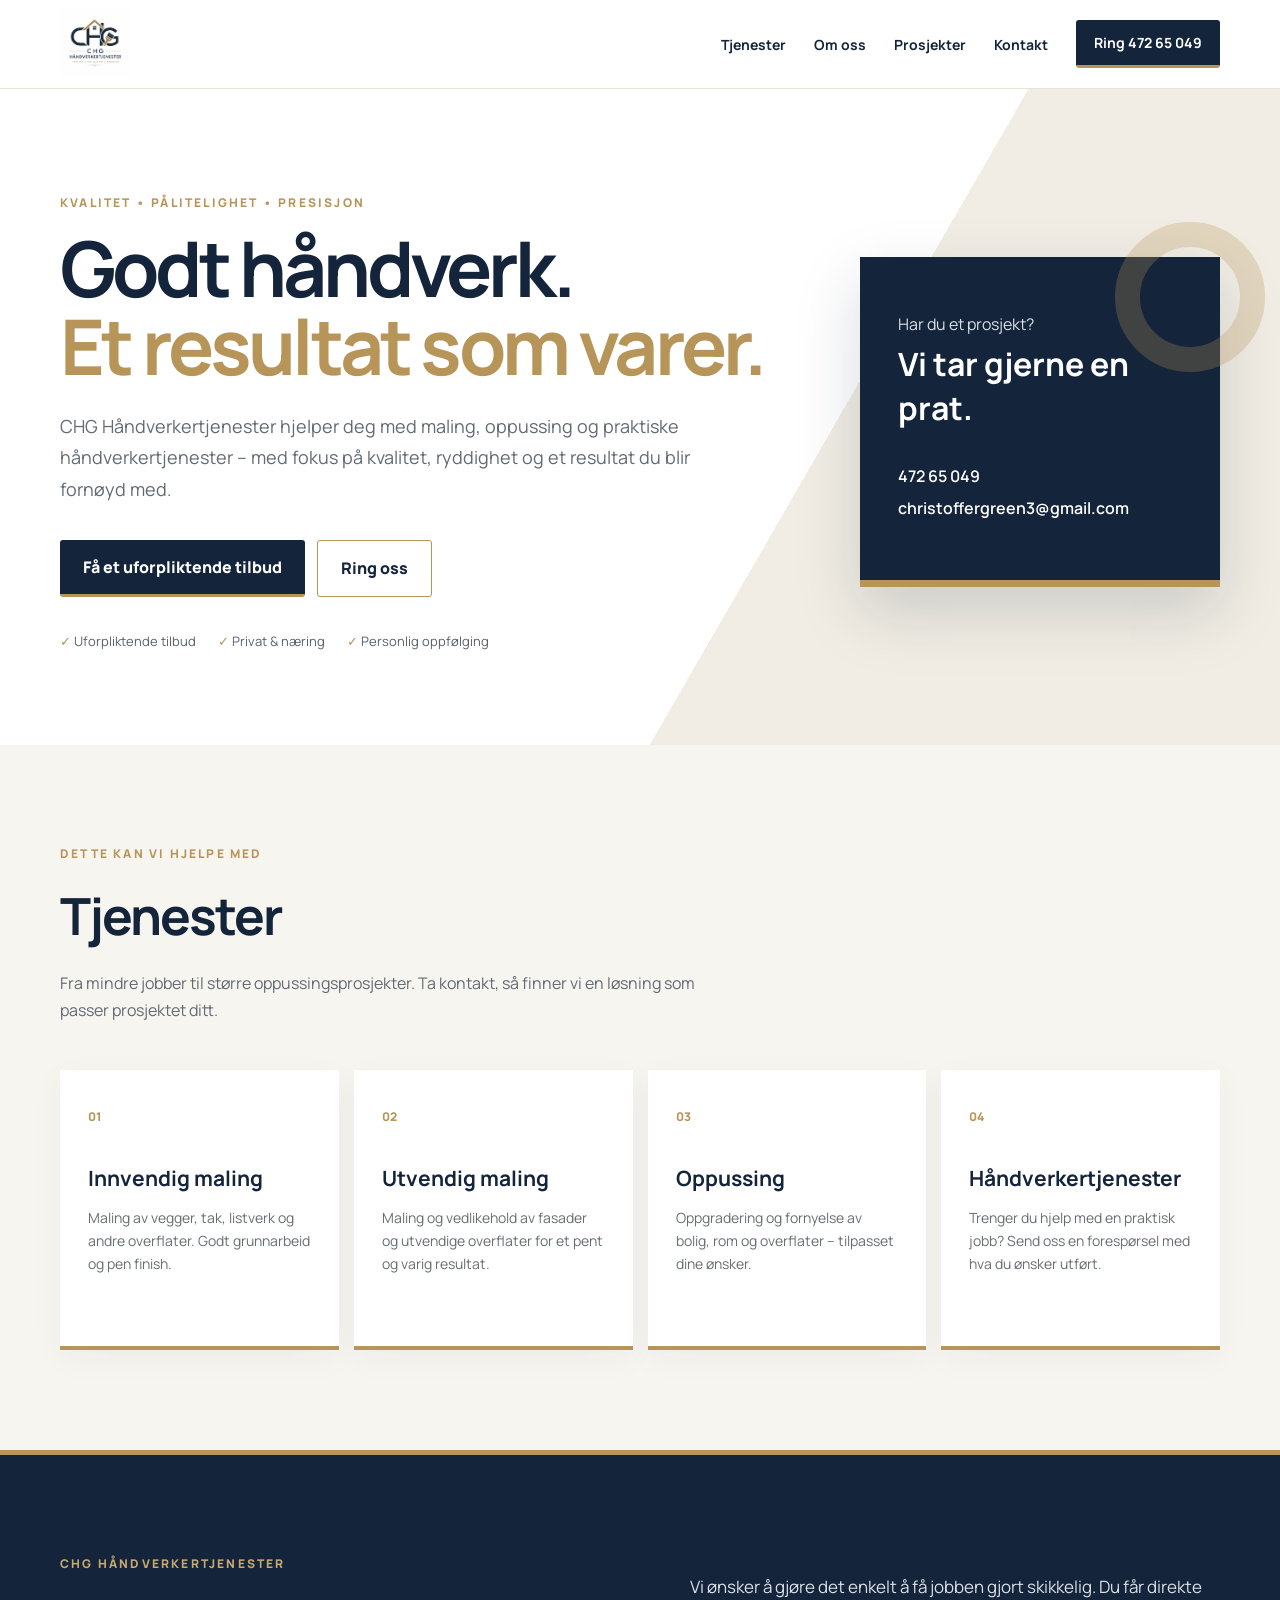
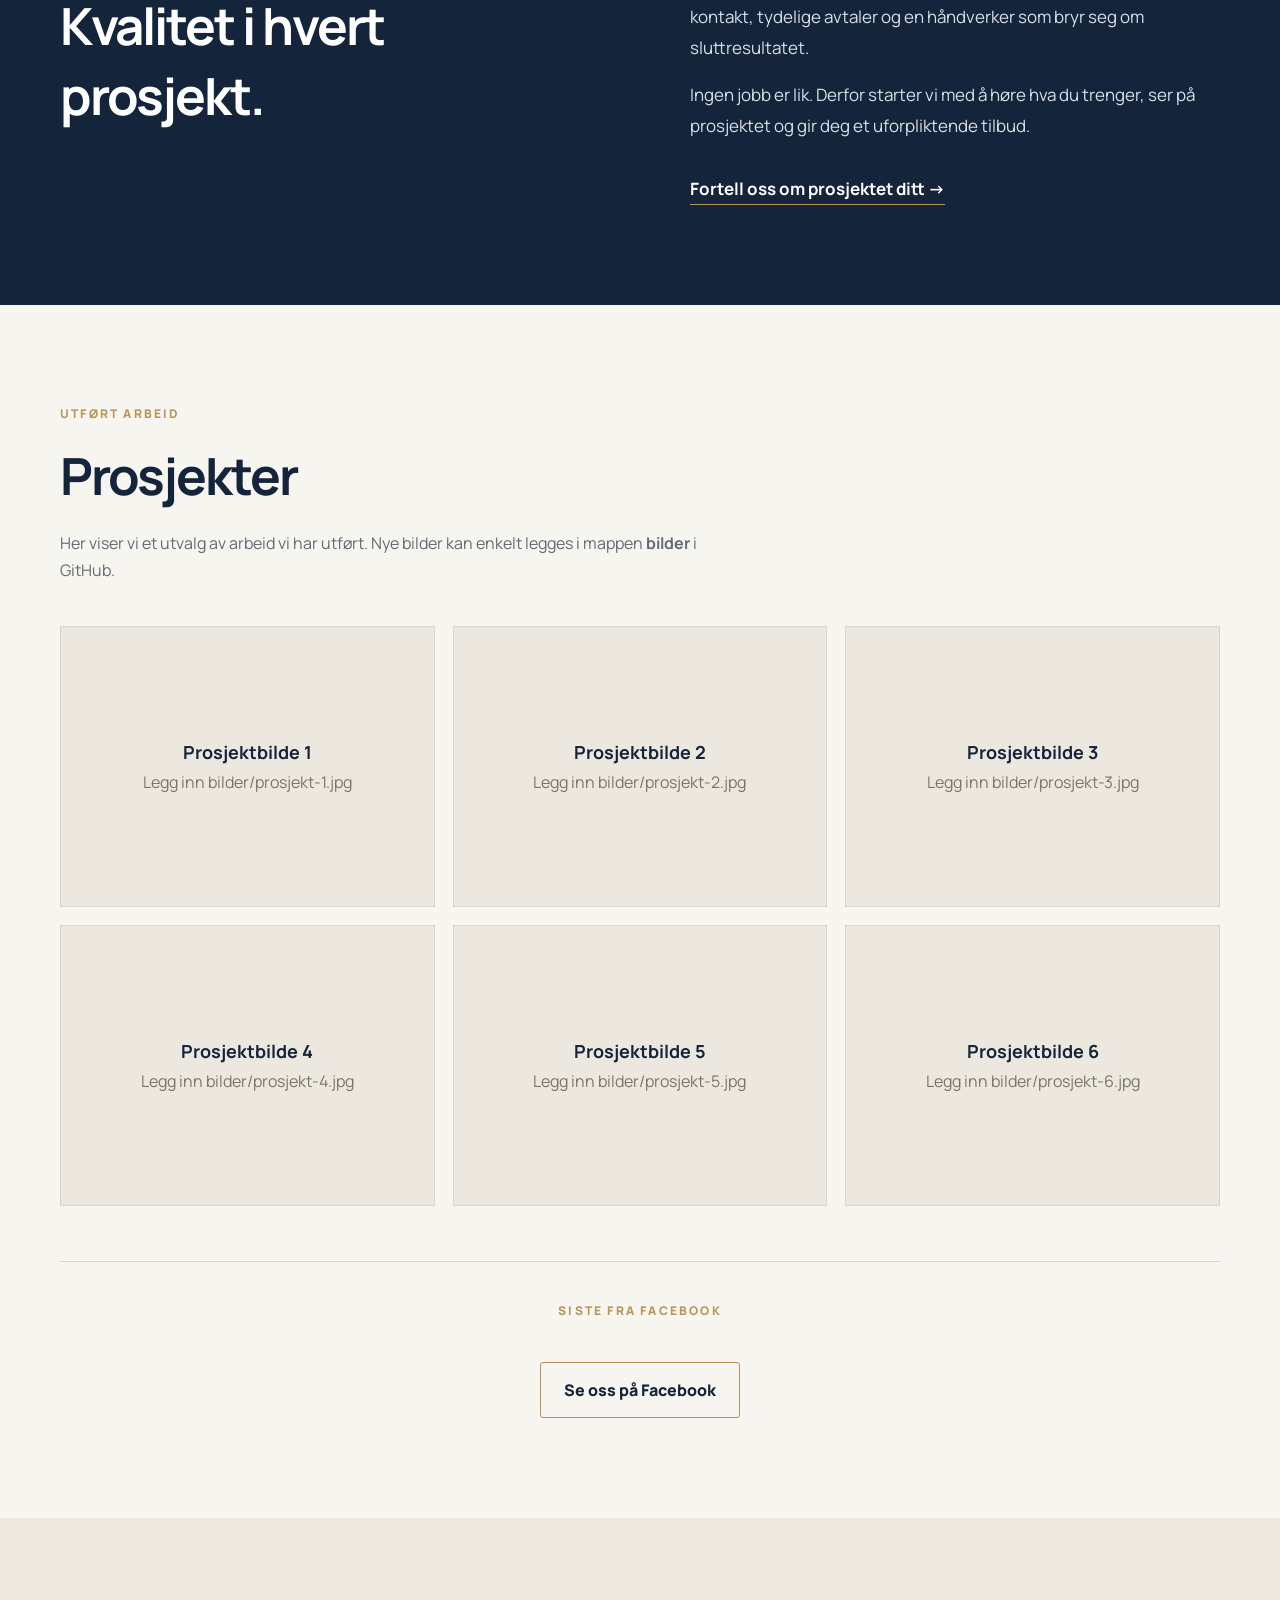
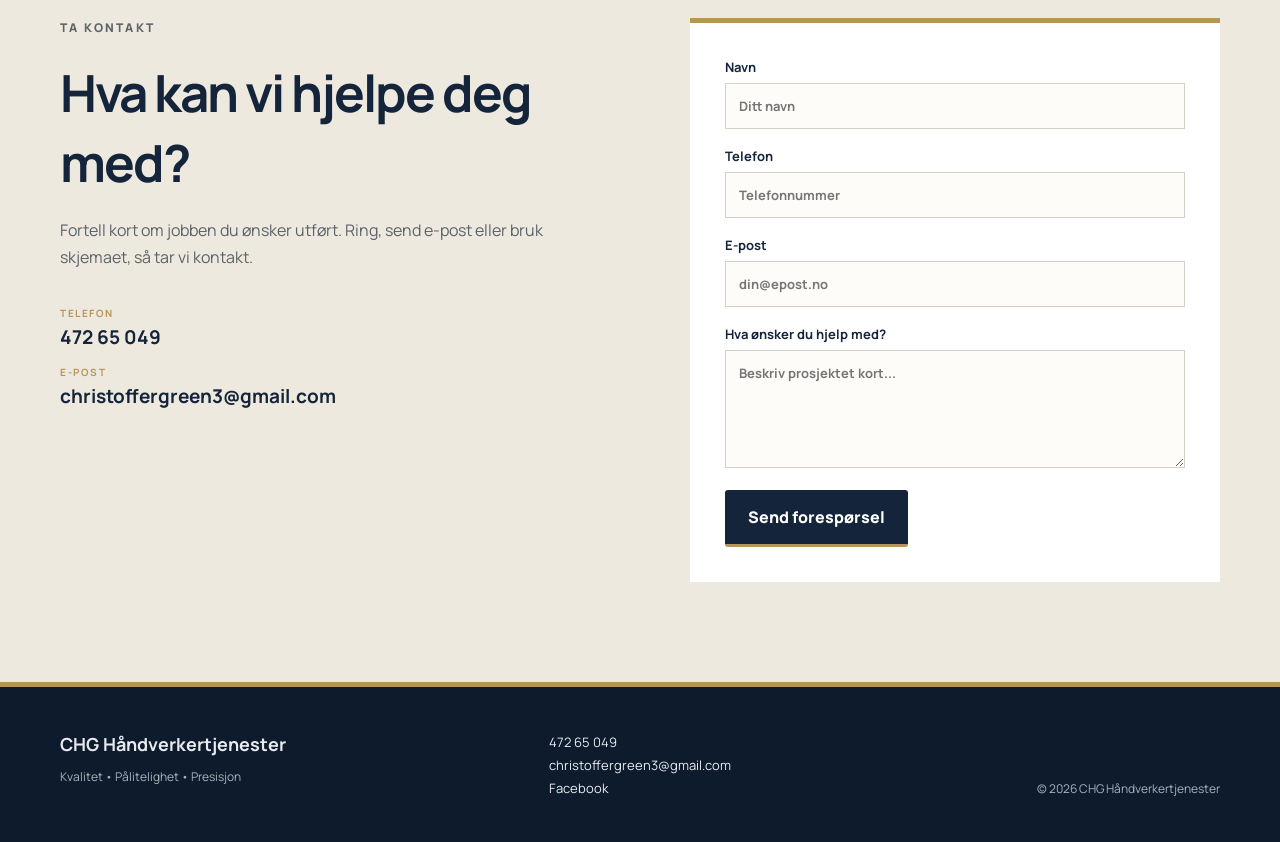
==== commit 1c489413: "Bruk opplastet CHG-logo fra bilder-mappen" ====
--- a/index.html
+++ b/index.html
@@ -1 +1 @@
-<!doctype html><html lang="no"><head><meta charset="utf-8"><meta name="viewport" content="width=device-width,initial-scale=1"><meta name="description" content="CHG Håndverkertjenester – maling, oppussing og håndverkertjenester. Ta kontakt for et uforpliktende tilbud."><title>CHG Håndverkertjenester | Maling & oppussing</title><link rel="preconnect" href="https://fonts.googleapis.com"><link rel="preconnect" href="https://fonts.gstatic.com" crossorigin><link href="https://fonts.googleapis.com/css2?family=Manrope:wght@400;500;600;700;800&display=swap" rel="stylesheet"><link rel="stylesheet" href="styles.css"></head><body><div id="fb-root"></div><script async defer crossorigin="anonymous" src="https://connect.facebook.net/nb_NO/sdk.js#xfbml=1&version=v23.0"></script><header class="header"><div class="container nav"><a class="brand" href="#hjem"><img src="CHG-LOGO.png" alt="CHG Håndverkertjenester"><span class="brand-fallback">CHG <small>HÅNDVERKERTJENESTER</small></span></a><button class="menu" aria-label="Åpne meny" aria-expanded="false">☰</button><nav class="links"><a href="#tjenester">Tjenester</a><a href="#om">Om oss</a><a href="#prosjekter">Prosjekter</a><a href="#kontakt">Kontakt</a><a class="nav-cta" href="tel:+4747265049">Ring 472 65 049</a></nav></div></header><main><section class="hero" id="hjem"><div class="container hero-grid"><div><p class="eyebrow">KVALITET • PÅLITELIGHET • PRESISJON</p><h1>Godt håndverk.<br><span>Et resultat som varer.</span></h1><p class="lead">CHG Håndverkertjenester hjelper deg med maling, oppussing og praktiske håndverkertjenester – med fokus på kvalitet, ryddighet og et resultat du blir fornøyd med.</p><div class="actions"><a class="btn primary" href="#kontakt">Få et uforpliktende tilbud</a><a class="btn secondary" href="tel:+4747265049">Ring oss</a></div><div class="trust"><span>✓ Uforpliktende tilbud</span><span>✓ Privat & næring</span><span>✓ Personlig oppfølging</span></div></div><div class="hero-card"><div class="paint-mark"></div><p>Har du et prosjekt?</p><h2>Vi tar gjerne en prat.</h2><a href="tel:+4747265049">472 65 049</a><a href="mailto:christoffergreen3@gmail.com">christoffergreen3@gmail.com</a></div></div></section><section class="section" id="tjenester"><div class="container"><p class="eyebrow">DETTE KAN VI HJELPE MED</p><h2 class="section-title">Tjenester</h2><p class="section-intro">Fra mindre jobber til større oppussingsprosjekter. Ta kontakt, så finner vi en løsning som passer prosjektet ditt.</p><div class="cards"><article class="card"><span>01</span><h3>Innvendig maling</h3><p>Maling av vegger, tak, listverk og andre overflater. Godt grunnarbeid og pen finish.</p></article><article class="card"><span>02</span><h3>Utvendig maling</h3><p>Maling og vedlikehold av fasader og utvendige overflater for et pent og varig resultat.</p></article><article class="card"><span>03</span><h3>Oppussing</h3><p>Oppgradering og fornyelse av bolig, rom og overflater – tilpasset dine ønsker.</p></article><article class="card"><span>04</span><h3>Håndverkertjenester</h3><p>Trenger du hjelp med en praktisk jobb? Send oss en forespørsel med hva du ønsker utført.</p></article></div></div></section><section class="dark section" id="om"><div class="container about"><div><p class="eyebrow">CHG HÅNDVERKERTJENESTER</p><h2 class="section-title">Kvalitet i hvert prosjekt.</h2></div><div><p>Vi ønsker å gjøre det enkelt å få jobben gjort skikkelig. Du får direkte kontakt, tydelige avtaler og en håndverker som bryr seg om sluttresultatet.</p><p>Ingen jobb er lik. Derfor starter vi med å høre hva du trenger, ser på prosjektet og gir deg et uforpliktende tilbud.</p><a class="text-link" href="#kontakt">Fortell oss om prosjektet ditt →</a></div></div></section><section class="section" id="prosjekter"><div class="container"><p class="eyebrow">UTFØRT ARBEID</p><h2 class="section-title">Prosjekter</h2><p class="section-intro">Her viser vi et utvalg av arbeid vi har utført. Nye bilder kan enkelt legges i mappen <strong>bilder</strong> i GitHub.</p><div class="gallery"><div class="gallery-card"><img src="bilder/prosjekt-1.jpg" alt="Utført prosjekt 1" onerror="this.style.display='none';this.nextElementSibling.style.display='grid'"><div class="empty" style="display:none"><div><strong>Prosjektbilde 1</strong>Legg inn bilder/prosjekt-1.jpg</div></div></div><div class="gallery-card"><img src="bilder/prosjekt-2.jpg" alt="Utført prosjekt 2" onerror="this.style.display='none';this.nextElementSibling.style.display='grid'"><div class="empty" style="display:none"><div><strong>Prosjektbilde 2</strong>Legg inn bilder/prosjekt-2.jpg</div></div></div><div class="gallery-card"><img src="bilder/prosjekt-3.jpg" alt="Utført prosjekt 3" onerror="this.style.display='none';this.nextElementSibling.style.display='grid'"><div class="empty" style="display:none"><div><strong>Prosjektbilde 3</strong>Legg inn bilder/prosjekt-3.jpg</div></div></div><div class="gallery-card"><img src="bilder/prosjekt-4.jpg" alt="Utført prosjekt 4" onerror="this.style.display='none';this.nextElementSibling.style.display='grid'"><div class="empty" style="display:none"><div><strong>Prosjektbilde 4</strong>Legg inn bilder/prosjekt-4.jpg</div></div></div><div class="gallery-card"><img src="bilder/prosjekt-5.jpg" alt="Utført prosjekt 5" onerror="this.style.display='none';this.nextElementSibling.style.display='grid'"><div class="empty" style="display:none"><div><strong>Prosjektbilde 5</strong>Legg inn bilder/prosjekt-5.jpg</div></div></div><div class="gallery-card"><img src="bilder/prosjekt-6.jpg" alt="Utført prosjekt 6" onerror="this.style.display='none';this.nextElementSibling.style.display='grid'"><div class="empty" style="display:none"><div><strong>Prosjektbilde 6</strong>Legg inn bilder/prosjekt-6.jpg</div></div></div></div><div class="facebook-wrap"><p class="eyebrow">SISTE FRA FACEBOOK</p><div class="fb-page" data-href="https://www.facebook.com/profile.php?id=61566728683822" data-tabs="timeline" data-width="500" data-height="650" data-adapt-container-width="true" data-hide-cover="false" data-show-facepile="false"></div><div style="margin-top:25px"><a class="btn secondary" href="https://www.facebook.com/profile.php?id=61566728683822" target="_blank" rel="noopener">Se oss på Facebook</a></div></div></div></section><section class="contact section" id="kontakt"><div class="container contact-grid"><div><p class="eyebrow">TA KONTAKT</p><h2 class="section-title">Hva kan vi hjelpe deg med?</h2><p>Fortell kort om jobben du ønsker utført. Ring, send e-post eller bruk skjemaet, så tar vi kontakt.</p><div class="contact-details"><a href="tel:+4747265049"><small>TELEFON</small>472 65 049</a><a href="mailto:christoffergreen3@gmail.com"><small>E-POST</small>christoffergreen3@gmail.com</a></div></div><form class="form" action="mailto:christoffergreen3@gmail.com" method="post" enctype="text/plain"><label>Navn<input name="Navn" required placeholder="Ditt navn"></label><label>Telefon<input name="Telefon" type="tel" placeholder="Telefonnummer"></label><label>E-post<input name="E-post" type="email" placeholder="din@epost.no"></label><label>Hva ønsker du hjelp med?<textarea name="Forespørsel" rows="5" required placeholder="Beskriv prosjektet kort..."></textarea></label><button class="btn primary" type="submit">Send forespørsel</button></form></div></section></main><footer><div class="container footer"><div><strong>CHG Håndverkertjenester</strong><p>Kvalitet • Pålitelighet • Presisjon</p></div><div><a href="tel:+4747265049">472 65 049</a><a href="mailto:christoffergreen3@gmail.com">christoffergreen3@gmail.com</a><a href="https://www.facebook.com/profile.php?id=61566728683822" target="_blank" rel="noopener">Facebook</a></div><p>© <span id="year"></span> CHG Håndverkertjenester</p></div></footer><script src="script.js"></script></body></html>+<!doctype html><html lang="no"><head><meta charset="utf-8"><meta name="viewport" content="width=device-width,initial-scale=1"><meta name="description" content="CHG Håndverkertjenester – maling, oppussing og håndverkertjenester. Ta kontakt for et uforpliktende tilbud."><title>CHG Håndverkertjenester | Maling & oppussing</title><link rel="preconnect" href="https://fonts.googleapis.com"><link rel="preconnect" href="https://fonts.gstatic.com" crossorigin><link href="https://fonts.googleapis.com/css2?family=Manrope:wght@400;500;600;700;800&display=swap" rel="stylesheet"><link rel="stylesheet" href="styles.css"></head><body><div id="fb-root"></div><script async defer crossorigin="anonymous" src="https://connect.facebook.net/nb_NO/sdk.js#xfbml=1&version=v23.0"></script><header class="header"><div class="container nav"><a class="brand" href="#hjem"><img src="bilder/CHG-LOGO.jpg" alt="CHG Håndverkertjenester"><span class="brand-fallback">CHG <small>HÅNDVERKERTJENESTER</small></span></a><button class="menu" aria-label="Åpne meny" aria-expanded="false">☰</button><nav class="links"><a href="#tjenester">Tjenester</a><a href="#om">Om oss</a><a href="#prosjekter">Prosjekter</a><a href="#kontakt">Kontakt</a><a class="nav-cta" href="tel:+4747265049">Ring 472 65 049</a></nav></div></header><main><section class="hero" id="hjem"><div class="container hero-grid"><div><p class="eyebrow">KVALITET • PÅLITELIGHET • PRESISJON</p><h1>Godt håndverk.<br><span>Et resultat som varer.</span></h1><p class="lead">CHG Håndverkertjenester hjelper deg med maling, oppussing og praktiske håndverkertjenester – med fokus på kvalitet, ryddighet og et resultat du blir fornøyd med.</p><div class="actions"><a class="btn primary" href="#kontakt">Få et uforpliktende tilbud</a><a class="btn secondary" href="tel:+4747265049">Ring oss</a></div><div class="trust"><span>✓ Uforpliktende tilbud</span><span>✓ Privat & næring</span><span>✓ Personlig oppfølging</span></div></div><div class="hero-card"><div class="paint-mark"></div><p>Har du et prosjekt?</p><h2>Vi tar gjerne en prat.</h2><a href="tel:+4747265049">472 65 049</a><a href="mailto:christoffergreen3@gmail.com">christoffergreen3@gmail.com</a></div></div></section><section class="section" id="tjenester"><div class="container"><p class="eyebrow">DETTE KAN VI HJELPE MED</p><h2 class="section-title">Tjenester</h2><p class="section-intro">Fra mindre jobber til større oppussingsprosjekter. Ta kontakt, så finner vi en løsning som passer prosjektet ditt.</p><div class="cards"><article class="card"><span>01</span><h3>Innvendig maling</h3><p>Maling av vegger, tak, listverk og andre overflater. Godt grunnarbeid og pen finish.</p></article><article class="card"><span>02</span><h3>Utvendig maling</h3><p>Maling og vedlikehold av fasader og utvendige overflater for et pent og varig resultat.</p></article><article class="card"><span>03</span><h3>Oppussing</h3><p>Oppgradering og fornyelse av bolig, rom og overflater – tilpasset dine ønsker.</p></article><article class="card"><span>04</span><h3>Håndverkertjenester</h3><p>Trenger du hjelp med en praktisk jobb? Send oss en forespørsel med hva du ønsker utført.</p></article></div></div></section><section class="dark section" id="om"><div class="container about"><div><p class="eyebrow">CHG HÅNDVERKERTJENESTER</p><h2 class="section-title">Kvalitet i hvert prosjekt.</h2></div><div><p>Vi ønsker å gjøre det enkelt å få jobben gjort skikkelig. Du får direkte kontakt, tydelige avtaler og en håndverker som bryr seg om sluttresultatet.</p><p>Ingen jobb er lik. Derfor starter vi med å høre hva du trenger, ser på prosjektet og gir deg et uforpliktende tilbud.</p><a class="text-link" href="#kontakt">Fortell oss om prosjektet ditt →</a></div></div></section><section class="section" id="prosjekter"><div class="container"><p class="eyebrow">UTFØRT ARBEID</p><h2 class="section-title">Prosjekter</h2><p class="section-intro">Her viser vi et utvalg av arbeid vi har utført. Nye bilder kan enkelt legges i mappen <strong>bilder</strong> i GitHub.</p><div class="gallery"><div class="gallery-card"><img src="bilder/prosjekt-1.jpg" alt="Utført prosjekt 1" onerror="this.style.display='none';this.nextElementSibling.style.display='grid'"><div class="empty" style="display:none"><div><strong>Prosjektbilde 1</strong>Legg inn bilder/prosjekt-1.jpg</div></div></div><div class="gallery-card"><img src="bilder/prosjekt-2.jpg" alt="Utført prosjekt 2" onerror="this.style.display='none';this.nextElementSibling.style.display='grid'"><div class="empty" style="display:none"><div><strong>Prosjektbilde 2</strong>Legg inn bilder/prosjekt-2.jpg</div></div></div><div class="gallery-card"><img src="bilder/prosjekt-3.jpg" alt="Utført prosjekt 3" onerror="this.style.display='none';this.nextElementSibling.style.display='grid'"><div class="empty" style="display:none"><div><strong>Prosjektbilde 3</strong>Legg inn bilder/prosjekt-3.jpg</div></div></div><div class="gallery-card"><img src="bilder/prosjekt-4.jpg" alt="Utført prosjekt 4" onerror="this.style.display='none';this.nextElementSibling.style.display='grid'"><div class="empty" style="display:none"><div><strong>Prosjektbilde 4</strong>Legg inn bilder/prosjekt-4.jpg</div></div></div><div class="gallery-card"><img src="bilder/prosjekt-5.jpg" alt="Utført prosjekt 5" onerror="this.style.display='none';this.nextElementSibling.style.display='grid'"><div class="empty" style="display:none"><div><strong>Prosjektbilde 5</strong>Legg inn bilder/prosjekt-5.jpg</div></div></div><div class="gallery-card"><img src="bilder/prosjekt-6.jpg" alt="Utført prosjekt 6" onerror="this.style.display='none';this.nextElementSibling.style.display='grid'"><div class="empty" style="display:none"><div><strong>Prosjektbilde 6</strong>Legg inn bilder/prosjekt-6.jpg</div></div></div></div><div class="facebook-wrap"><p class="eyebrow">SISTE FRA FACEBOOK</p><div class="fb-page" data-href="https://www.facebook.com/profile.php?id=61566728683822" data-tabs="timeline" data-width="500" data-height="650" data-adapt-container-width="true" data-hide-cover="false" data-show-facepile="false"></div><div style="margin-top:25px"><a class="btn secondary" href="https://www.facebook.com/profile.php?id=61566728683822" target="_blank" rel="noopener">Se oss på Facebook</a></div></div></div></section><section class="contact section" id="kontakt"><div class="container contact-grid"><div><p class="eyebrow">TA KONTAKT</p><h2 class="section-title">Hva kan vi hjelpe deg med?</h2><p>Fortell kort om jobben du ønsker utført. Ring, send e-post eller bruk skjemaet, så tar vi kontakt.</p><div class="contact-details"><a href="tel:+4747265049"><small>TELEFON</small>472 65 049</a><a href="mailto:christoffergreen3@gmail.com"><small>E-POST</small>christoffergreen3@gmail.com</a></div></div><form class="form" action="mailto:christoffergreen3@gmail.com" method="post" enctype="text/plain"><label>Navn<input name="Navn" required placeholder="Ditt navn"></label><label>Telefon<input name="Telefon" type="tel" placeholder="Telefonnummer"></label><label>E-post<input name="E-post" type="email" placeholder="din@epost.no"></label><label>Hva ønsker du hjelp med?<textarea name="Forespørsel" rows="5" required placeholder="Beskriv prosjektet kort..."></textarea></label><button class="btn primary" type="submit">Send forespørsel</button></form></div></section></main><footer><div class="container footer"><div><strong>CHG Håndverkertjenester</strong><p>Kvalitet • Pålitelighet • Presisjon</p></div><div><a href="tel:+4747265049">472 65 049</a><a href="mailto:christoffergreen3@gmail.com">christoffergreen3@gmail.com</a><a href="https://www.facebook.com/profile.php?id=61566728683822" target="_blank" rel="noopener">Facebook</a></div><p>© <span id="year"></span> CHG Håndverkertjenester</p></div></footer><script src="script.js"></script></body></html>
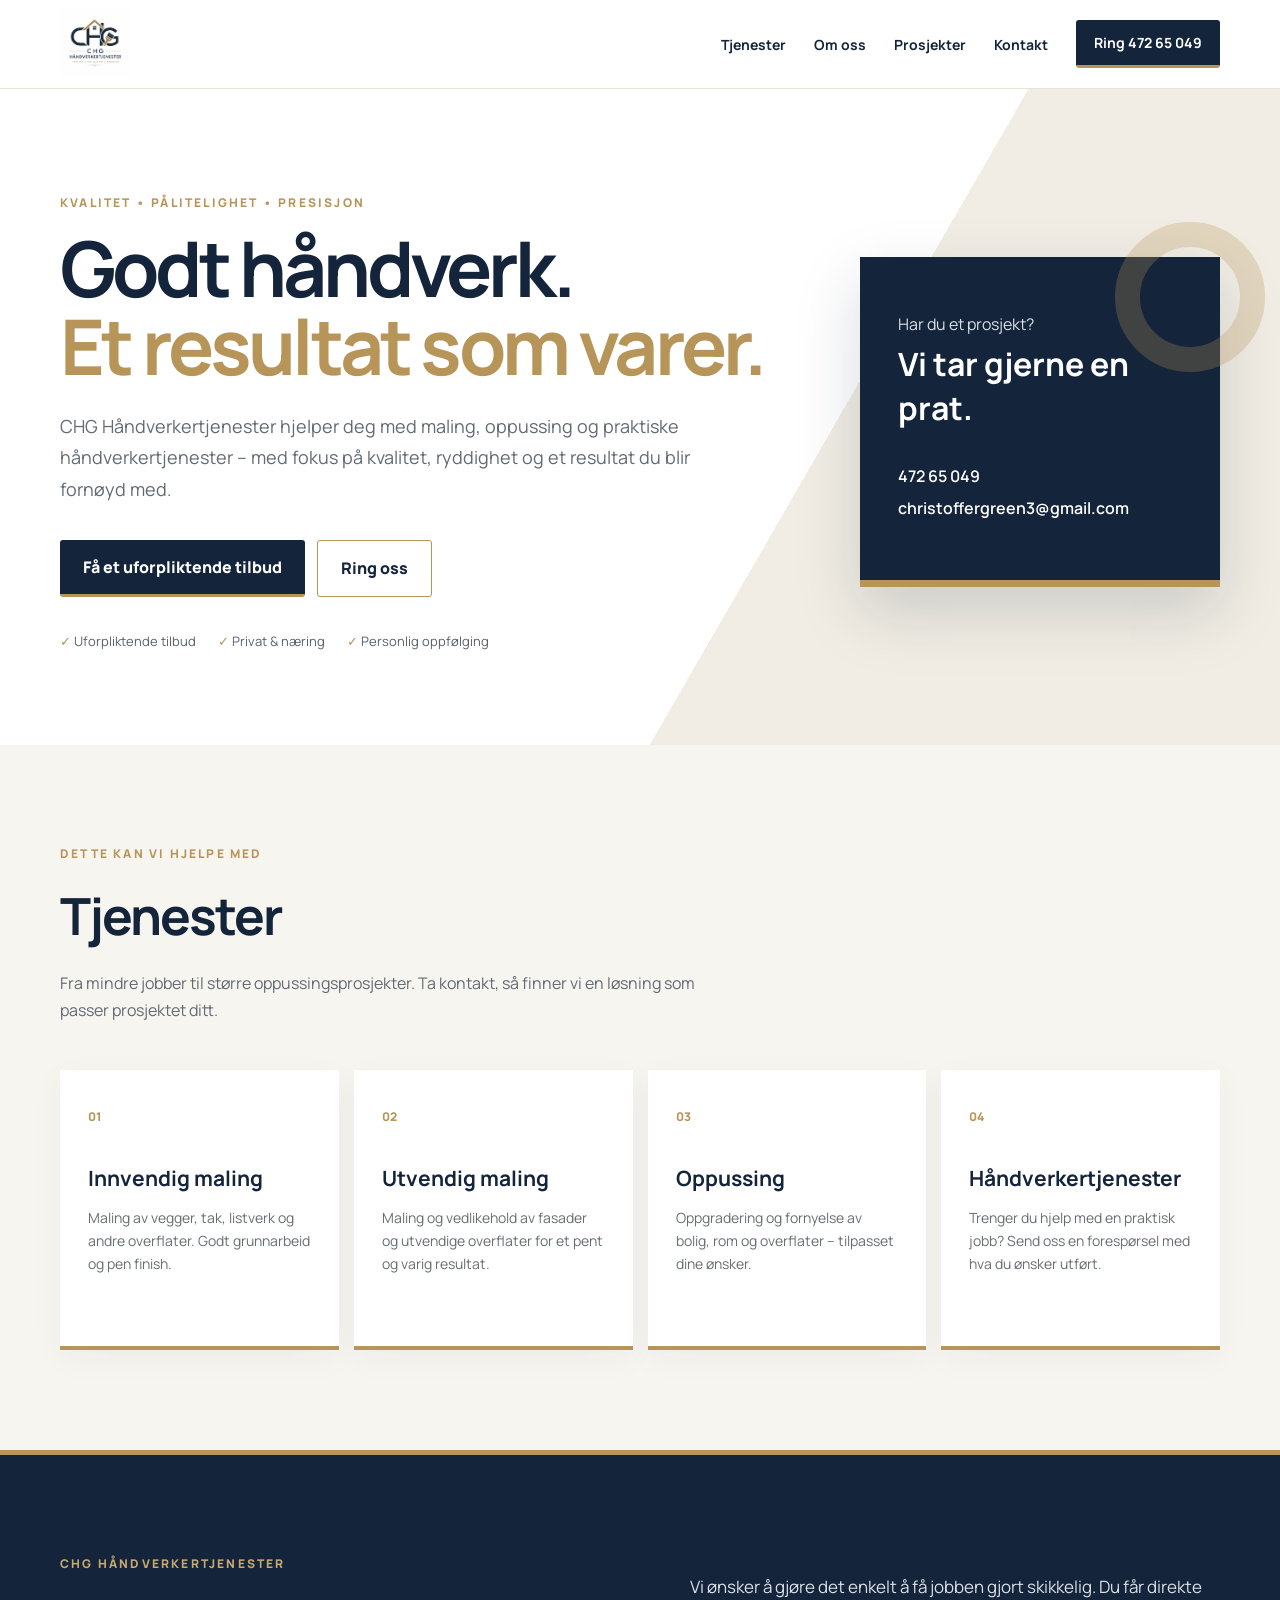
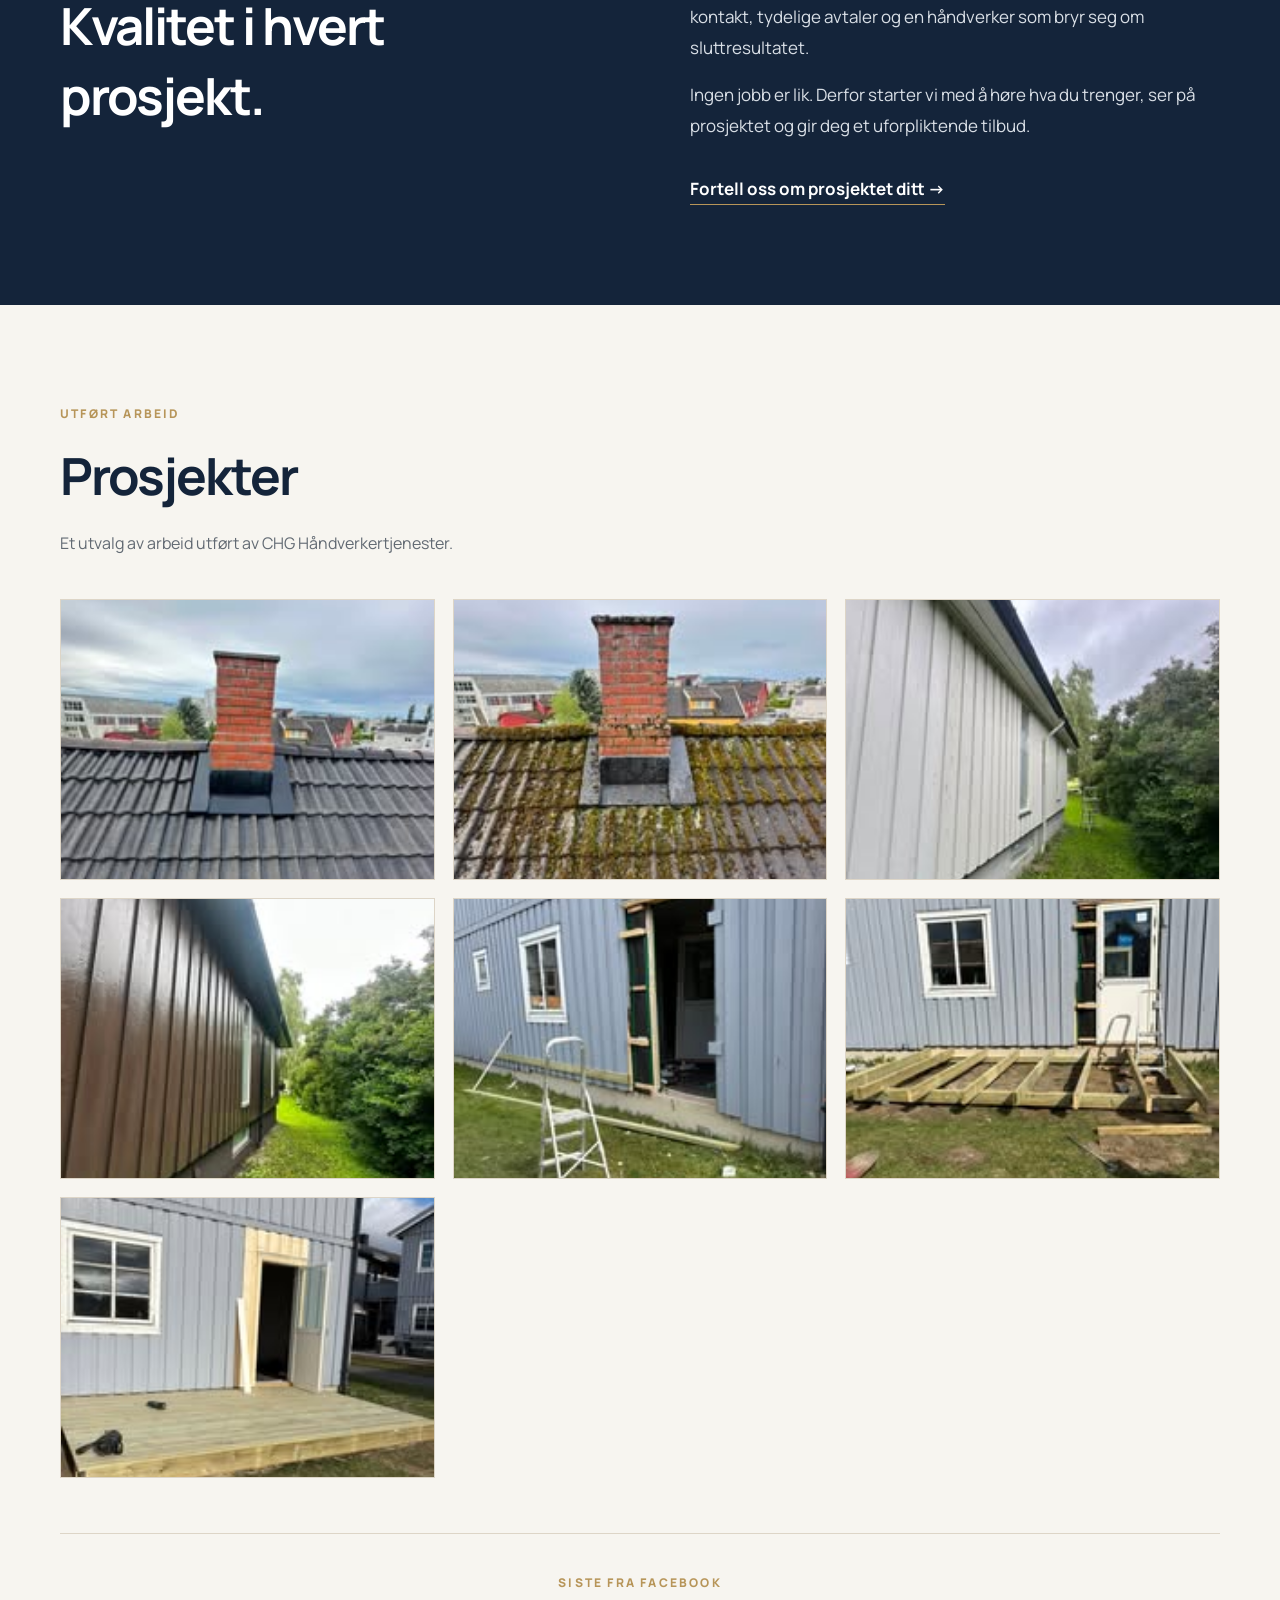
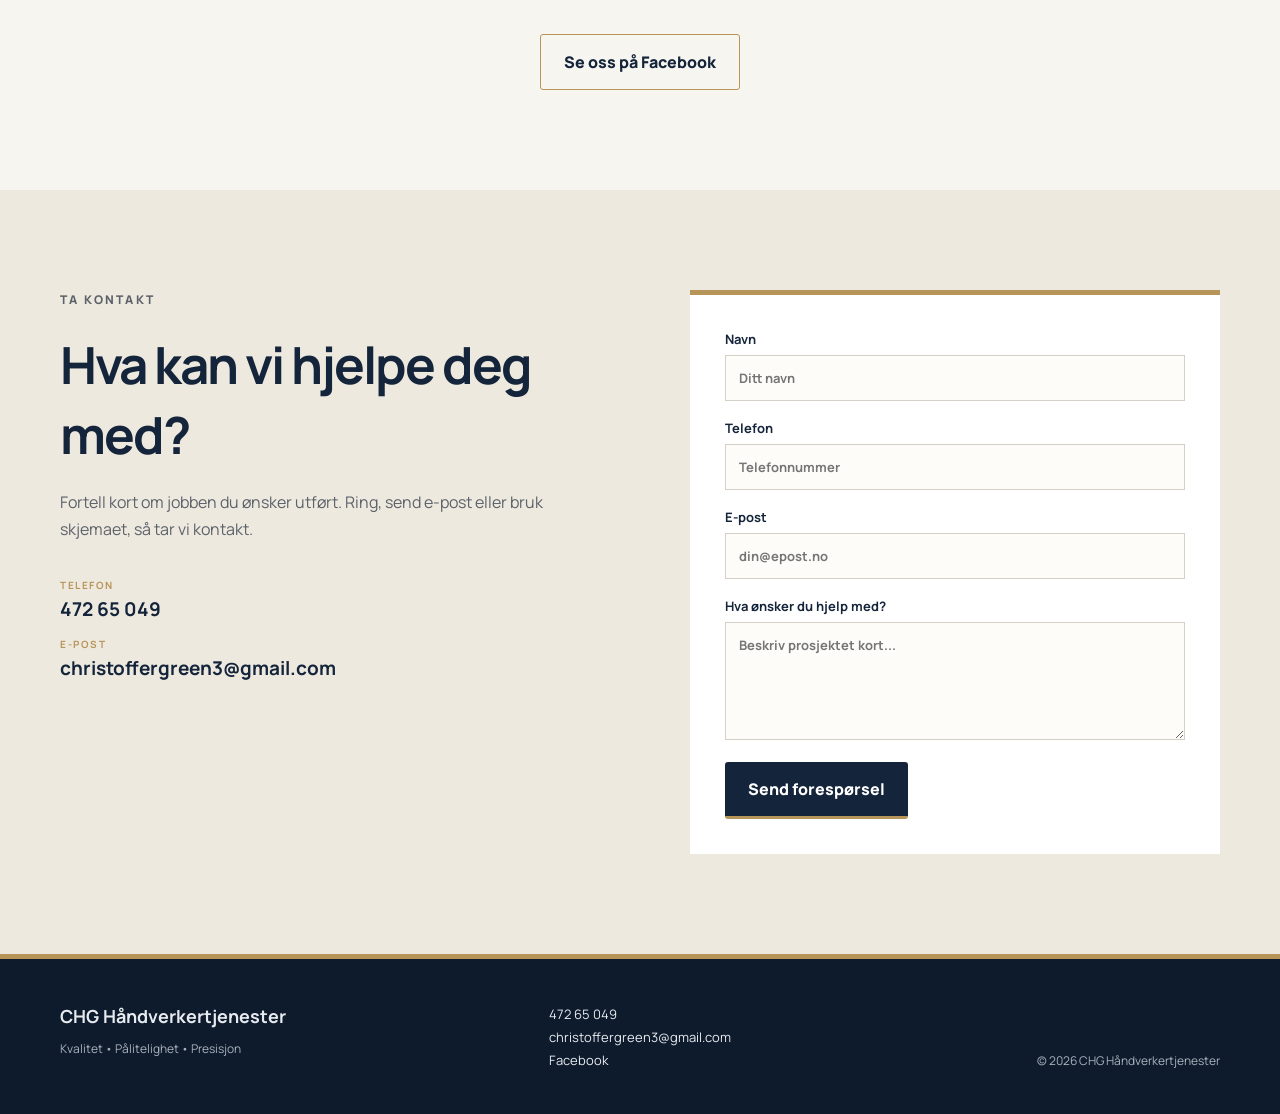
==== commit c643aafb: "Vis opplastede prosjektbilder i galleriet" ====
--- a/index.html
+++ b/index.html
@@ -1 +1 @@
-<!doctype html><html lang="no"><head><meta charset="utf-8"><meta name="viewport" content="width=device-width,initial-scale=1"><meta name="description" content="CHG Håndverkertjenester – maling, oppussing og håndverkertjenester. Ta kontakt for et uforpliktende tilbud."><title>CHG Håndverkertjenester | Maling & oppussing</title><link rel="preconnect" href="https://fonts.googleapis.com"><link rel="preconnect" href="https://fonts.gstatic.com" crossorigin><link href="https://fonts.googleapis.com/css2?family=Manrope:wght@400;500;600;700;800&display=swap" rel="stylesheet"><link rel="stylesheet" href="styles.css"></head><body><div id="fb-root"></div><script async defer crossorigin="anonymous" src="https://connect.facebook.net/nb_NO/sdk.js#xfbml=1&version=v23.0"></script><header class="header"><div class="container nav"><a class="brand" href="#hjem"><img src="bilder/CHG-LOGO.jpg" alt="CHG Håndverkertjenester"><span class="brand-fallback">CHG <small>HÅNDVERKERTJENESTER</small></span></a><button class="menu" aria-label="Åpne meny" aria-expanded="false">☰</button><nav class="links"><a href="#tjenester">Tjenester</a><a href="#om">Om oss</a><a href="#prosjekter">Prosjekter</a><a href="#kontakt">Kontakt</a><a class="nav-cta" href="tel:+4747265049">Ring 472 65 049</a></nav></div></header><main><section class="hero" id="hjem"><div class="container hero-grid"><div><p class="eyebrow">KVALITET • PÅLITELIGHET • PRESISJON</p><h1>Godt håndverk.<br><span>Et resultat som varer.</span></h1><p class="lead">CHG Håndverkertjenester hjelper deg med maling, oppussing og praktiske håndverkertjenester – med fokus på kvalitet, ryddighet og et resultat du blir fornøyd med.</p><div class="actions"><a class="btn primary" href="#kontakt">Få et uforpliktende tilbud</a><a class="btn secondary" href="tel:+4747265049">Ring oss</a></div><div class="trust"><span>✓ Uforpliktende tilbud</span><span>✓ Privat & næring</span><span>✓ Personlig oppfølging</span></div></div><div class="hero-card"><div class="paint-mark"></div><p>Har du et prosjekt?</p><h2>Vi tar gjerne en prat.</h2><a href="tel:+4747265049">472 65 049</a><a href="mailto:christoffergreen3@gmail.com">christoffergreen3@gmail.com</a></div></div></section><section class="section" id="tjenester"><div class="container"><p class="eyebrow">DETTE KAN VI HJELPE MED</p><h2 class="section-title">Tjenester</h2><p class="section-intro">Fra mindre jobber til større oppussingsprosjekter. Ta kontakt, så finner vi en løsning som passer prosjektet ditt.</p><div class="cards"><article class="card"><span>01</span><h3>Innvendig maling</h3><p>Maling av vegger, tak, listverk og andre overflater. Godt grunnarbeid og pen finish.</p></article><article class="card"><span>02</span><h3>Utvendig maling</h3><p>Maling og vedlikehold av fasader og utvendige overflater for et pent og varig resultat.</p></article><article class="card"><span>03</span><h3>Oppussing</h3><p>Oppgradering og fornyelse av bolig, rom og overflater – tilpasset dine ønsker.</p></article><article class="card"><span>04</span><h3>Håndverkertjenester</h3><p>Trenger du hjelp med en praktisk jobb? Send oss en forespørsel med hva du ønsker utført.</p></article></div></div></section><section class="dark section" id="om"><div class="container about"><div><p class="eyebrow">CHG HÅNDVERKERTJENESTER</p><h2 class="section-title">Kvalitet i hvert prosjekt.</h2></div><div><p>Vi ønsker å gjøre det enkelt å få jobben gjort skikkelig. Du får direkte kontakt, tydelige avtaler og en håndverker som bryr seg om sluttresultatet.</p><p>Ingen jobb er lik. Derfor starter vi med å høre hva du trenger, ser på prosjektet og gir deg et uforpliktende tilbud.</p><a class="text-link" href="#kontakt">Fortell oss om prosjektet ditt →</a></div></div></section><section class="section" id="prosjekter"><div class="container"><p class="eyebrow">UTFØRT ARBEID</p><h2 class="section-title">Prosjekter</h2><p class="section-intro">Her viser vi et utvalg av arbeid vi har utført. Nye bilder kan enkelt legges i mappen <strong>bilder</strong> i GitHub.</p><div class="gallery"><div class="gallery-card"><img src="bilder/prosjekt-1.jpg" alt="Utført prosjekt 1" onerror="this.style.display='none';this.nextElementSibling.style.display='grid'"><div class="empty" style="display:none"><div><strong>Prosjektbilde 1</strong>Legg inn bilder/prosjekt-1.jpg</div></div></div><div class="gallery-card"><img src="bilder/prosjekt-2.jpg" alt="Utført prosjekt 2" onerror="this.style.display='none';this.nextElementSibling.style.display='grid'"><div class="empty" style="display:none"><div><strong>Prosjektbilde 2</strong>Legg inn bilder/prosjekt-2.jpg</div></div></div><div class="gallery-card"><img src="bilder/prosjekt-3.jpg" alt="Utført prosjekt 3" onerror="this.style.display='none';this.nextElementSibling.style.display='grid'"><div class="empty" style="display:none"><div><strong>Prosjektbilde 3</strong>Legg inn bilder/prosjekt-3.jpg</div></div></div><div class="gallery-card"><img src="bilder/prosjekt-4.jpg" alt="Utført prosjekt 4" onerror="this.style.display='none';this.nextElementSibling.style.display='grid'"><div class="empty" style="display:none"><div><strong>Prosjektbilde 4</strong>Legg inn bilder/prosjekt-4.jpg</div></div></div><div class="gallery-card"><img src="bilder/prosjekt-5.jpg" alt="Utført prosjekt 5" onerror="this.style.display='none';this.nextElementSibling.style.display='grid'"><div class="empty" style="display:none"><div><strong>Prosjektbilde 5</strong>Legg inn bilder/prosjekt-5.jpg</div></div></div><div class="gallery-card"><img src="bilder/prosjekt-6.jpg" alt="Utført prosjekt 6" onerror="this.style.display='none';this.nextElementSibling.style.display='grid'"><div class="empty" style="display:none"><div><strong>Prosjektbilde 6</strong>Legg inn bilder/prosjekt-6.jpg</div></div></div></div><div class="facebook-wrap"><p class="eyebrow">SISTE FRA FACEBOOK</p><div class="fb-page" data-href="https://www.facebook.com/profile.php?id=61566728683822" data-tabs="timeline" data-width="500" data-height="650" data-adapt-container-width="true" data-hide-cover="false" data-show-facepile="false"></div><div style="margin-top:25px"><a class="btn secondary" href="https://www.facebook.com/profile.php?id=61566728683822" target="_blank" rel="noopener">Se oss på Facebook</a></div></div></div></section><section class="contact section" id="kontakt"><div class="container contact-grid"><div><p class="eyebrow">TA KONTAKT</p><h2 class="section-title">Hva kan vi hjelpe deg med?</h2><p>Fortell kort om jobben du ønsker utført. Ring, send e-post eller bruk skjemaet, så tar vi kontakt.</p><div class="contact-details"><a href="tel:+4747265049"><small>TELEFON</small>472 65 049</a><a href="mailto:christoffergreen3@gmail.com"><small>E-POST</small>christoffergreen3@gmail.com</a></div></div><form class="form" action="mailto:christoffergreen3@gmail.com" method="post" enctype="text/plain"><label>Navn<input name="Navn" required placeholder="Ditt navn"></label><label>Telefon<input name="Telefon" type="tel" placeholder="Telefonnummer"></label><label>E-post<input name="E-post" type="email" placeholder="din@epost.no"></label><label>Hva ønsker du hjelp med?<textarea name="Forespørsel" rows="5" required placeholder="Beskriv prosjektet kort..."></textarea></label><button class="btn primary" type="submit">Send forespørsel</button></form></div></section></main><footer><div class="container footer"><div><strong>CHG Håndverkertjenester</strong><p>Kvalitet • Pålitelighet • Presisjon</p></div><div><a href="tel:+4747265049">472 65 049</a><a href="mailto:christoffergreen3@gmail.com">christoffergreen3@gmail.com</a><a href="https://www.facebook.com/profile.php?id=61566728683822" target="_blank" rel="noopener">Facebook</a></div><p>© <span id="year"></span> CHG Håndverkertjenester</p></div></footer><script src="script.js"></script></body></html>+<!doctype html><html lang="no"><head><meta charset="utf-8"><meta name="viewport" content="width=device-width,initial-scale=1"><meta name="description" content="CHG Håndverkertjenester – maling, oppussing og håndverkertjenester. Ta kontakt for et uforpliktende tilbud."><title>CHG Håndverkertjenester | Maling & oppussing</title><link rel="preconnect" href="https://fonts.googleapis.com"><link rel="preconnect" href="https://fonts.gstatic.com" crossorigin><link href="https://fonts.googleapis.com/css2?family=Manrope:wght@400;500;600;700;800&display=swap" rel="stylesheet"><link rel="stylesheet" href="styles.css"></head><body><div id="fb-root"></div><script async defer crossorigin="anonymous" src="https://connect.facebook.net/nb_NO/sdk.js#xfbml=1&version=v23.0"></script><header class="header"><div class="container nav"><a class="brand" href="#hjem"><img src="bilder/CHG-LOGO.jpg" alt="CHG Håndverkertjenester"><span class="brand-fallback">CHG <small>HÅNDVERKERTJENESTER</small></span></a><button class="menu" aria-label="Åpne meny" aria-expanded="false">☰</button><nav class="links"><a href="#tjenester">Tjenester</a><a href="#om">Om oss</a><a href="#prosjekter">Prosjekter</a><a href="#kontakt">Kontakt</a><a class="nav-cta" href="tel:+4747265049">Ring 472 65 049</a></nav></div></header><main><section class="hero" id="hjem"><div class="container hero-grid"><div><p class="eyebrow">KVALITET • PÅLITELIGHET • PRESISJON</p><h1>Godt håndverk.<br><span>Et resultat som varer.</span></h1><p class="lead">CHG Håndverkertjenester hjelper deg med maling, oppussing og praktiske håndverkertjenester – med fokus på kvalitet, ryddighet og et resultat du blir fornøyd med.</p><div class="actions"><a class="btn primary" href="#kontakt">Få et uforpliktende tilbud</a><a class="btn secondary" href="tel:+4747265049">Ring oss</a></div><div class="trust"><span>✓ Uforpliktende tilbud</span><span>✓ Privat & næring</span><span>✓ Personlig oppfølging</span></div></div><div class="hero-card"><div class="paint-mark"></div><p>Har du et prosjekt?</p><h2>Vi tar gjerne en prat.</h2><a href="tel:+4747265049">472 65 049</a><a href="mailto:christoffergreen3@gmail.com">christoffergreen3@gmail.com</a></div></div></section><section class="section" id="tjenester"><div class="container"><p class="eyebrow">DETTE KAN VI HJELPE MED</p><h2 class="section-title">Tjenester</h2><p class="section-intro">Fra mindre jobber til større oppussingsprosjekter. Ta kontakt, så finner vi en løsning som passer prosjektet ditt.</p><div class="cards"><article class="card"><span>01</span><h3>Innvendig maling</h3><p>Maling av vegger, tak, listverk og andre overflater. Godt grunnarbeid og pen finish.</p></article><article class="card"><span>02</span><h3>Utvendig maling</h3><p>Maling og vedlikehold av fasader og utvendige overflater for et pent og varig resultat.</p></article><article class="card"><span>03</span><h3>Oppussing</h3><p>Oppgradering og fornyelse av bolig, rom og overflater – tilpasset dine ønsker.</p></article><article class="card"><span>04</span><h3>Håndverkertjenester</h3><p>Trenger du hjelp med en praktisk jobb? Send oss en forespørsel med hva du ønsker utført.</p></article></div></div></section><section class="dark section" id="om"><div class="container about"><div><p class="eyebrow">CHG HÅNDVERKERTJENESTER</p><h2 class="section-title">Kvalitet i hvert prosjekt.</h2></div><div><p>Vi ønsker å gjøre det enkelt å få jobben gjort skikkelig. Du får direkte kontakt, tydelige avtaler og en håndverker som bryr seg om sluttresultatet.</p><p>Ingen jobb er lik. Derfor starter vi med å høre hva du trenger, ser på prosjektet og gir deg et uforpliktende tilbud.</p><a class="text-link" href="#kontakt">Fortell oss om prosjektet ditt →</a></div></div></section><section class="section" id="prosjekter"><div class="container"><p class="eyebrow">UTFØRT ARBEID</p><h2 class="section-title">Prosjekter</h2><p class="section-intro">Et utvalg av arbeid utført av CHG Håndverkertjenester.</p><div class="gallery"><div class="gallery-card"><img src="bilder/Prosjekt%201.jpg" alt="Prosjekt utført av CHG Håndverkertjenester" loading="lazy"></div><div class="gallery-card"><img src="bilder/Prosjekt%201.1.jpg" alt="Prosjekt utført av CHG Håndverkertjenester" loading="lazy"></div><div class="gallery-card"><img src="bilder/Prosjekt%202.jpg" alt="Prosjekt utført av CHG Håndverkertjenester" loading="lazy"></div><div class="gallery-card"><img src="bilder/Prosjekt%202.2.jpg" alt="Prosjekt utført av CHG Håndverkertjenester" loading="lazy"></div><div class="gallery-card"><img src="bilder/Prosjekt%203.jpg" alt="Prosjekt utført av CHG Håndverkertjenester" loading="lazy"></div><div class="gallery-card"><img src="bilder/Prosjekt%203.3.jpg" alt="Prosjekt utført av CHG Håndverkertjenester" loading="lazy"></div><div class="gallery-card"><img src="bilder/Prosjekt%203.3.1.jpg" alt="Prosjekt utført av CHG Håndverkertjenester" loading="lazy"></div></div><div class="facebook-wrap"><p class="eyebrow">SISTE FRA FACEBOOK</p><div class="fb-page" data-href="https://www.facebook.com/profile.php?id=61566728683822" data-tabs="timeline" data-width="500" data-height="650" data-adapt-container-width="true" data-hide-cover="false" data-show-facepile="false"></div><div style="margin-top:25px"><a class="btn secondary" href="https://www.facebook.com/profile.php?id=61566728683822" target="_blank" rel="noopener">Se oss på Facebook</a></div></div></div></section><section class="contact section" id="kontakt"><div class="container contact-grid"><div><p class="eyebrow">TA KONTAKT</p><h2 class="section-title">Hva kan vi hjelpe deg med?</h2><p>Fortell kort om jobben du ønsker utført. Ring, send e-post eller bruk skjemaet, så tar vi kontakt.</p><div class="contact-details"><a href="tel:+4747265049"><small>TELEFON</small>472 65 049</a><a href="mailto:christoffergreen3@gmail.com"><small>E-POST</small>christoffergreen3@gmail.com</a></div></div><form class="form" action="mailto:christoffergreen3@gmail.com" method="post" enctype="text/plain"><label>Navn<input name="Navn" required placeholder="Ditt navn"></label><label>Telefon<input name="Telefon" type="tel" placeholder="Telefonnummer"></label><label>E-post<input name="E-post" type="email" placeholder="din@epost.no"></label><label>Hva ønsker du hjelp med?<textarea name="Forespørsel" rows="5" required placeholder="Beskriv prosjektet kort..."></textarea></label><button class="btn primary" type="submit">Send forespørsel</button></form></div></section></main><footer><div class="container footer"><div><strong>CHG Håndverkertjenester</strong><p>Kvalitet • Pålitelighet • Presisjon</p></div><div><a href="tel:+4747265049">472 65 049</a><a href="mailto:christoffergreen3@gmail.com">christoffergreen3@gmail.com</a><a href="https://www.facebook.com/profile.php?id=61566728683822" target="_blank" rel="noopener">Facebook</a></div><p>© <span id="year"></span> CHG Håndverkertjenester</p></div></footer><script src="script.js"></script></body></html>
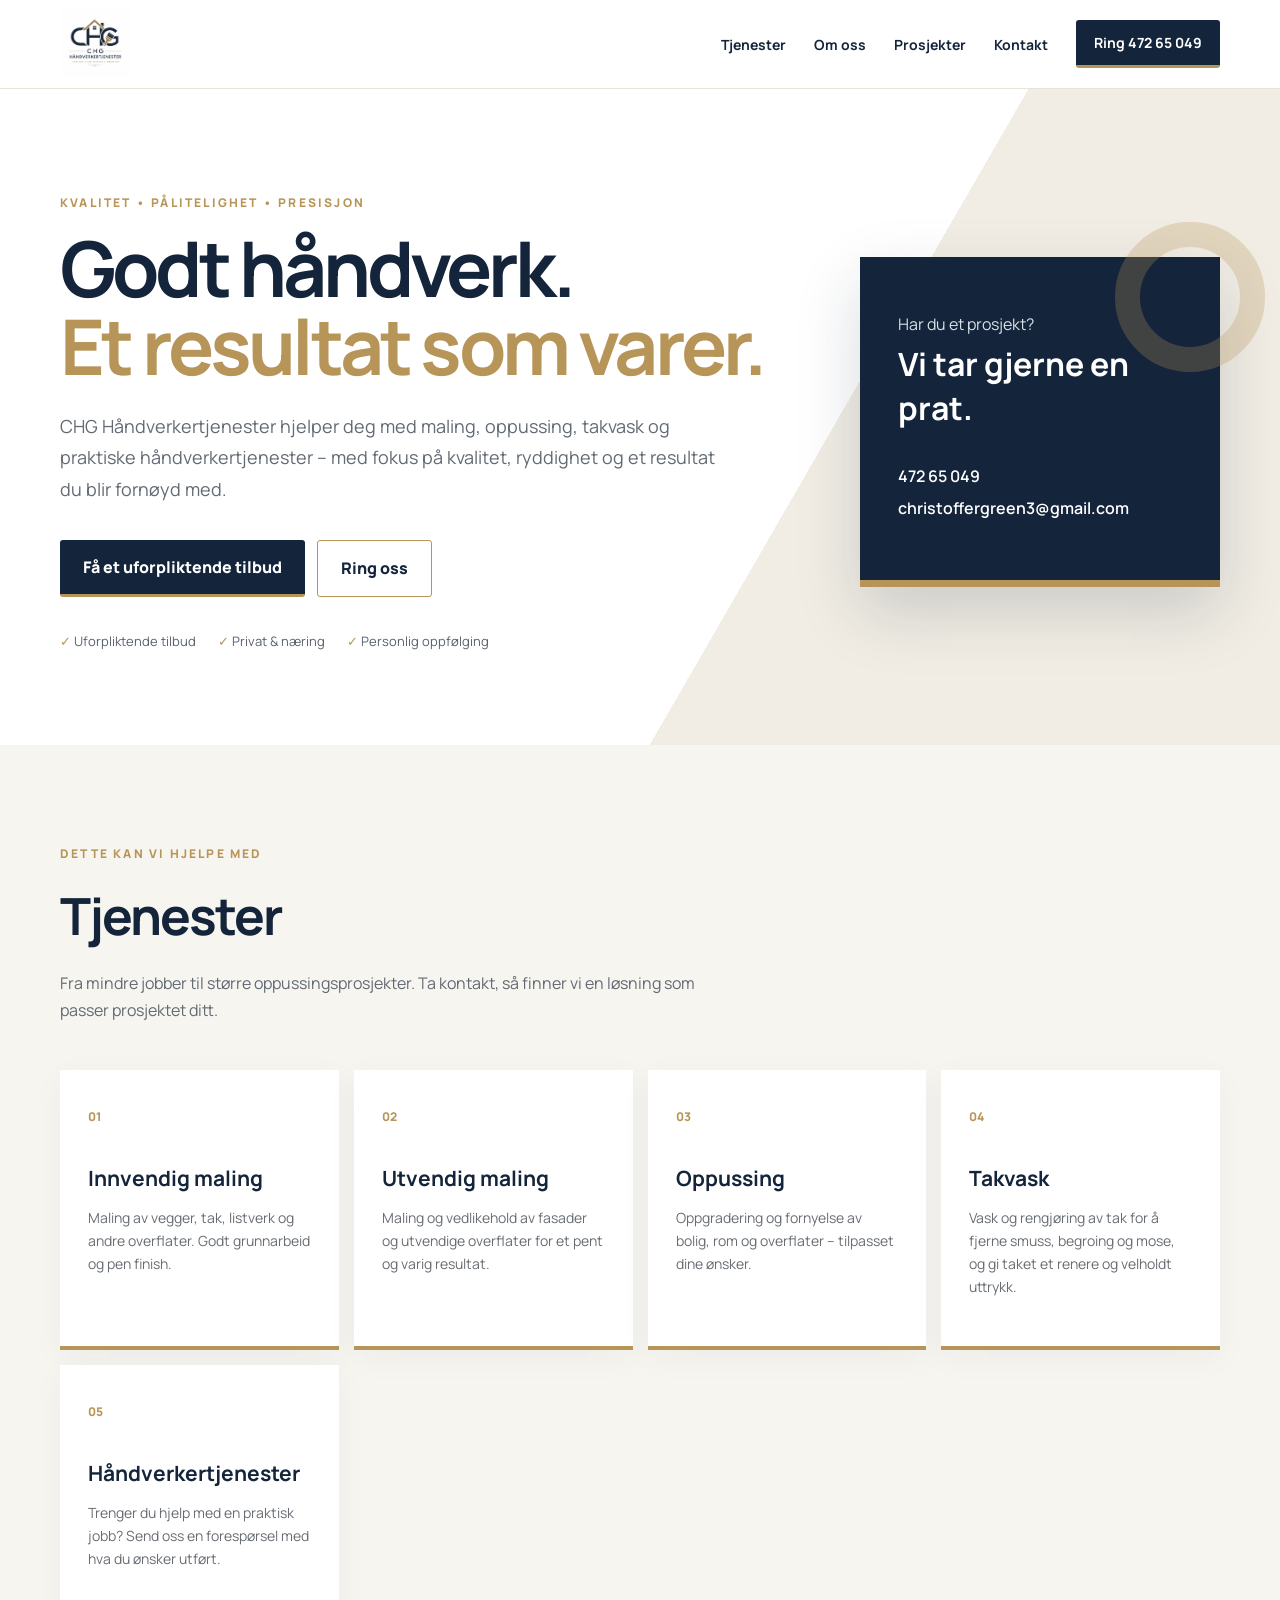
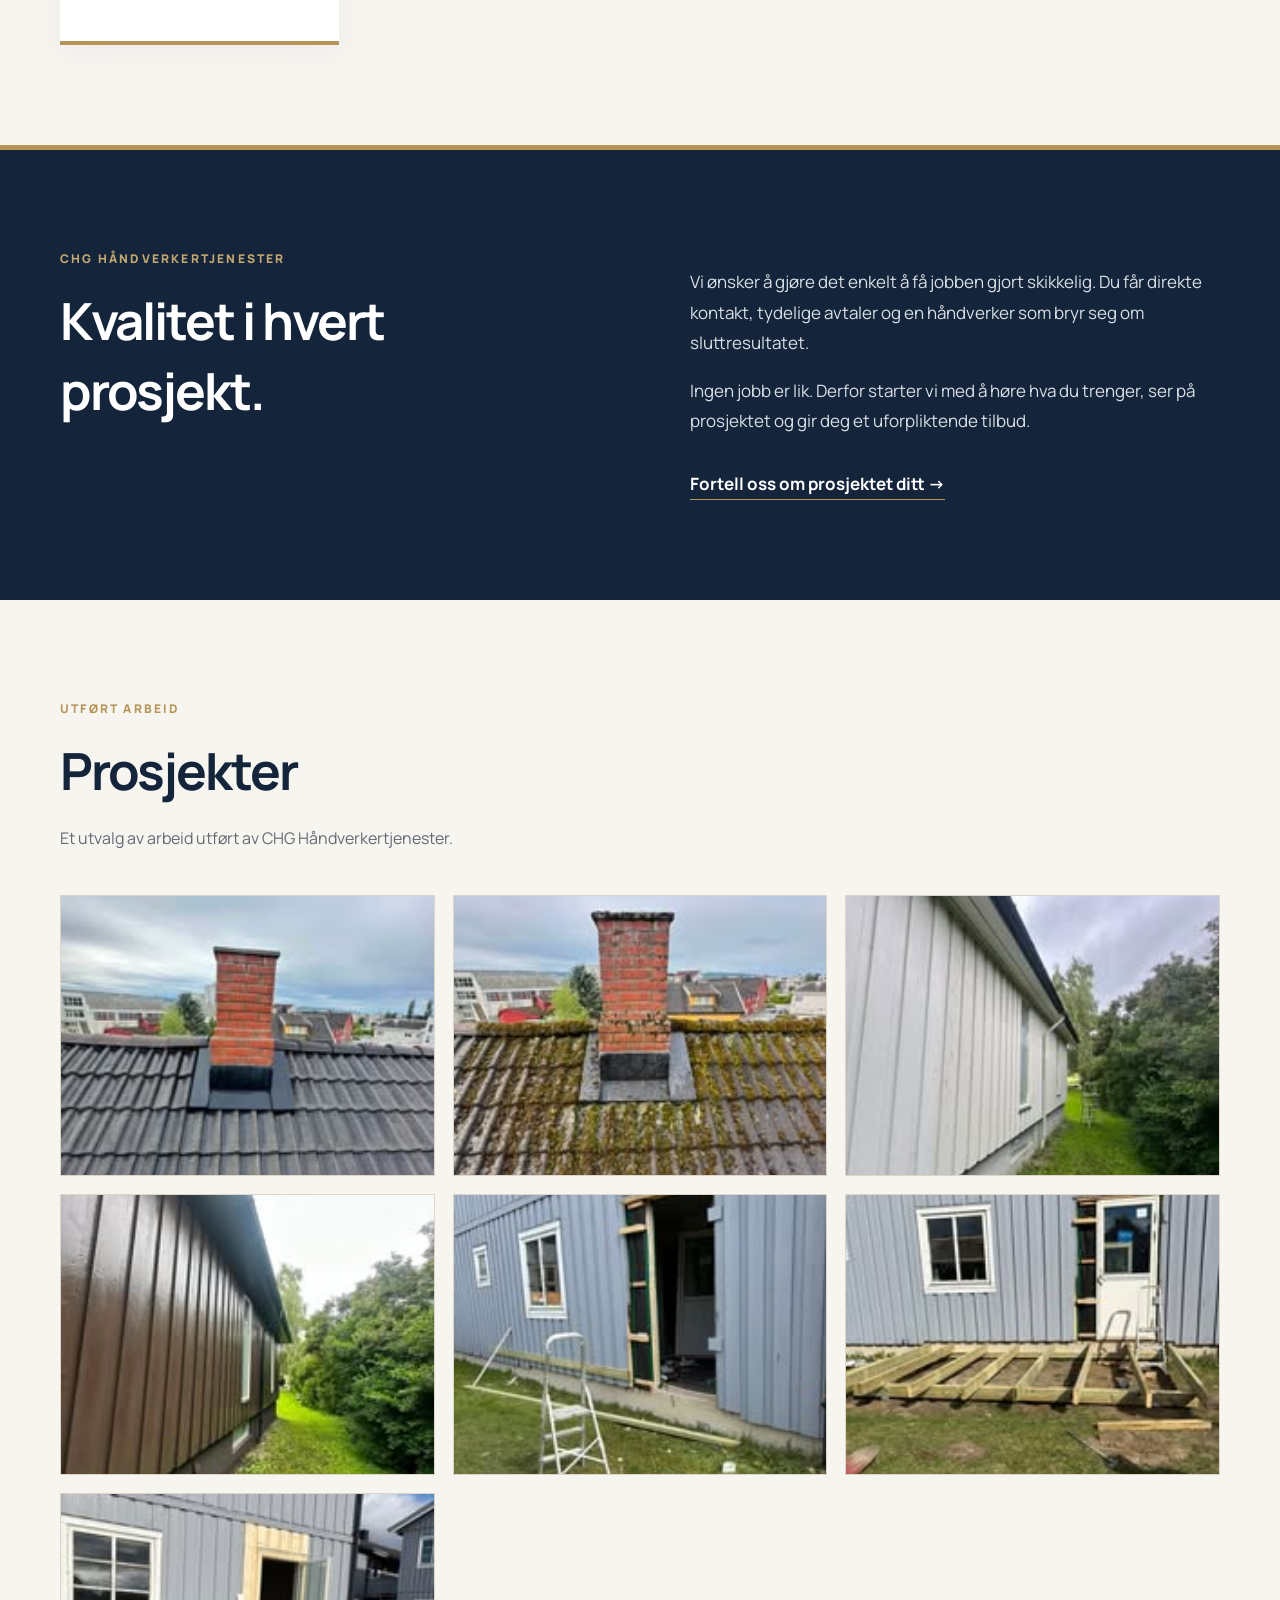
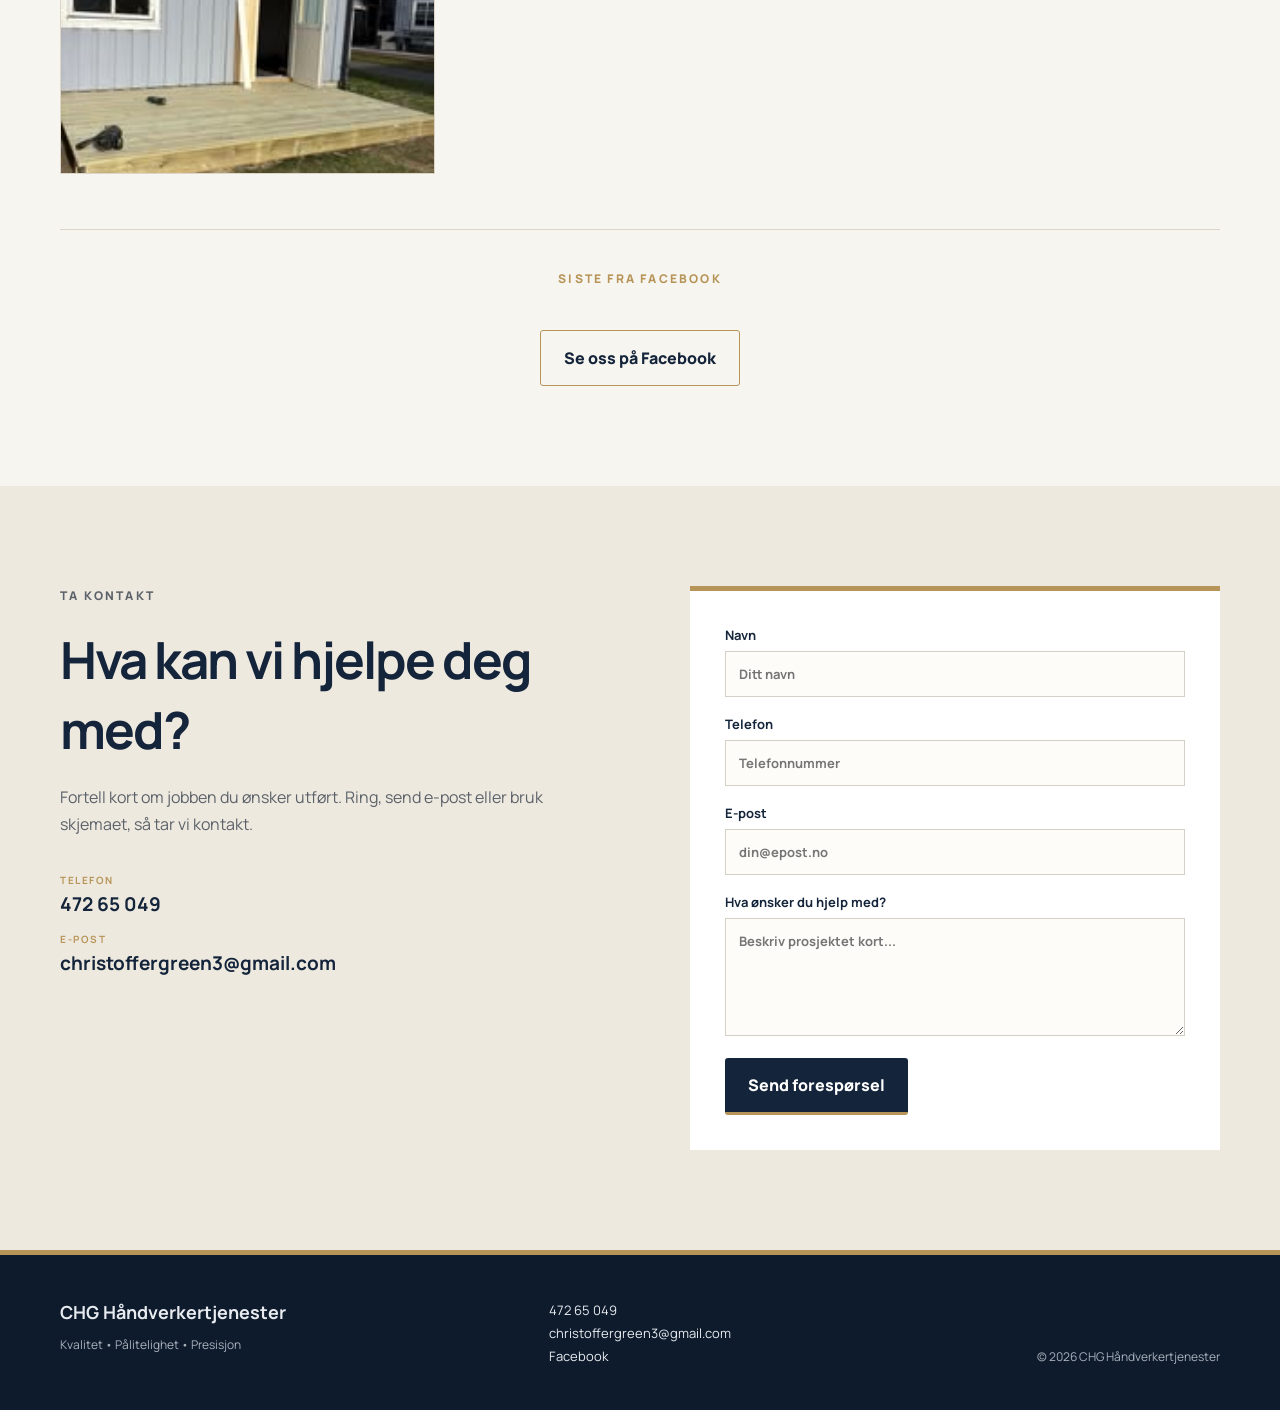
==== commit a5ae7426: "Legg til takvask som tjeneste" ====
--- a/index.html
+++ b/index.html
@@ -1 +1 @@
-<!doctype html><html lang="no"><head><meta charset="utf-8"><meta name="viewport" content="width=device-width,initial-scale=1"><meta name="description" content="CHG Håndverkertjenester – maling, oppussing og håndverkertjenester. Ta kontakt for et uforpliktende tilbud."><title>CHG Håndverkertjenester | Maling & oppussing</title><link rel="preconnect" href="https://fonts.googleapis.com"><link rel="preconnect" href="https://fonts.gstatic.com" crossorigin><link href="https://fonts.googleapis.com/css2?family=Manrope:wght@400;500;600;700;800&display=swap" rel="stylesheet"><link rel="stylesheet" href="styles.css"></head><body><div id="fb-root"></div><script async defer crossorigin="anonymous" src="https://connect.facebook.net/nb_NO/sdk.js#xfbml=1&version=v23.0"></script><header class="header"><div class="container nav"><a class="brand" href="#hjem"><img src="bilder/CHG-LOGO.jpg" alt="CHG Håndverkertjenester"><span class="brand-fallback">CHG <small>HÅNDVERKERTJENESTER</small></span></a><button class="menu" aria-label="Åpne meny" aria-expanded="false">☰</button><nav class="links"><a href="#tjenester">Tjenester</a><a href="#om">Om oss</a><a href="#prosjekter">Prosjekter</a><a href="#kontakt">Kontakt</a><a class="nav-cta" href="tel:+4747265049">Ring 472 65 049</a></nav></div></header><main><section class="hero" id="hjem"><div class="container hero-grid"><div><p class="eyebrow">KVALITET • PÅLITELIGHET • PRESISJON</p><h1>Godt håndverk.<br><span>Et resultat som varer.</span></h1><p class="lead">CHG Håndverkertjenester hjelper deg med maling, oppussing og praktiske håndverkertjenester – med fokus på kvalitet, ryddighet og et resultat du blir fornøyd med.</p><div class="actions"><a class="btn primary" href="#kontakt">Få et uforpliktende tilbud</a><a class="btn secondary" href="tel:+4747265049">Ring oss</a></div><div class="trust"><span>✓ Uforpliktende tilbud</span><span>✓ Privat & næring</span><span>✓ Personlig oppfølging</span></div></div><div class="hero-card"><div class="paint-mark"></div><p>Har du et prosjekt?</p><h2>Vi tar gjerne en prat.</h2><a href="tel:+4747265049">472 65 049</a><a href="mailto:christoffergreen3@gmail.com">christoffergreen3@gmail.com</a></div></div></section><section class="section" id="tjenester"><div class="container"><p class="eyebrow">DETTE KAN VI HJELPE MED</p><h2 class="section-title">Tjenester</h2><p class="section-intro">Fra mindre jobber til større oppussingsprosjekter. Ta kontakt, så finner vi en løsning som passer prosjektet ditt.</p><div class="cards"><article class="card"><span>01</span><h3>Innvendig maling</h3><p>Maling av vegger, tak, listverk og andre overflater. Godt grunnarbeid og pen finish.</p></article><article class="card"><span>02</span><h3>Utvendig maling</h3><p>Maling og vedlikehold av fasader og utvendige overflater for et pent og varig resultat.</p></article><article class="card"><span>03</span><h3>Oppussing</h3><p>Oppgradering og fornyelse av bolig, rom og overflater – tilpasset dine ønsker.</p></article><article class="card"><span>04</span><h3>Håndverkertjenester</h3><p>Trenger du hjelp med en praktisk jobb? Send oss en forespørsel med hva du ønsker utført.</p></article></div></div></section><section class="dark section" id="om"><div class="container about"><div><p class="eyebrow">CHG HÅNDVERKERTJENESTER</p><h2 class="section-title">Kvalitet i hvert prosjekt.</h2></div><div><p>Vi ønsker å gjøre det enkelt å få jobben gjort skikkelig. Du får direkte kontakt, tydelige avtaler og en håndverker som bryr seg om sluttresultatet.</p><p>Ingen jobb er lik. Derfor starter vi med å høre hva du trenger, ser på prosjektet og gir deg et uforpliktende tilbud.</p><a class="text-link" href="#kontakt">Fortell oss om prosjektet ditt →</a></div></div></section><section class="section" id="prosjekter"><div class="container"><p class="eyebrow">UTFØRT ARBEID</p><h2 class="section-title">Prosjekter</h2><p class="section-intro">Et utvalg av arbeid utført av CHG Håndverkertjenester.</p><div class="gallery"><div class="gallery-card"><img src="bilder/Prosjekt%201.jpg" alt="Prosjekt utført av CHG Håndverkertjenester" loading="lazy"></div><div class="gallery-card"><img src="bilder/Prosjekt%201.1.jpg" alt="Prosjekt utført av CHG Håndverkertjenester" loading="lazy"></div><div class="gallery-card"><img src="bilder/Prosjekt%202.jpg" alt="Prosjekt utført av CHG Håndverkertjenester" loading="lazy"></div><div class="gallery-card"><img src="bilder/Prosjekt%202.2.jpg" alt="Prosjekt utført av CHG Håndverkertjenester" loading="lazy"></div><div class="gallery-card"><img src="bilder/Prosjekt%203.jpg" alt="Prosjekt utført av CHG Håndverkertjenester" loading="lazy"></div><div class="gallery-card"><img src="bilder/Prosjekt%203.3.jpg" alt="Prosjekt utført av CHG Håndverkertjenester" loading="lazy"></div><div class="gallery-card"><img src="bilder/Prosjekt%203.3.1.jpg" alt="Prosjekt utført av CHG Håndverkertjenester" loading="lazy"></div></div><div class="facebook-wrap"><p class="eyebrow">SISTE FRA FACEBOOK</p><div class="fb-page" data-href="https://www.facebook.com/profile.php?id=61566728683822" data-tabs="timeline" data-width="500" data-height="650" data-adapt-container-width="true" data-hide-cover="false" data-show-facepile="false"></div><div style="margin-top:25px"><a class="btn secondary" href="https://www.facebook.com/profile.php?id=61566728683822" target="_blank" rel="noopener">Se oss på Facebook</a></div></div></div></section><section class="contact section" id="kontakt"><div class="container contact-grid"><div><p class="eyebrow">TA KONTAKT</p><h2 class="section-title">Hva kan vi hjelpe deg med?</h2><p>Fortell kort om jobben du ønsker utført. Ring, send e-post eller bruk skjemaet, så tar vi kontakt.</p><div class="contact-details"><a href="tel:+4747265049"><small>TELEFON</small>472 65 049</a><a href="mailto:christoffergreen3@gmail.com"><small>E-POST</small>christoffergreen3@gmail.com</a></div></div><form class="form" action="mailto:christoffergreen3@gmail.com" method="post" enctype="text/plain"><label>Navn<input name="Navn" required placeholder="Ditt navn"></label><label>Telefon<input name="Telefon" type="tel" placeholder="Telefonnummer"></label><label>E-post<input name="E-post" type="email" placeholder="din@epost.no"></label><label>Hva ønsker du hjelp med?<textarea name="Forespørsel" rows="5" required placeholder="Beskriv prosjektet kort..."></textarea></label><button class="btn primary" type="submit">Send forespørsel</button></form></div></section></main><footer><div class="container footer"><div><strong>CHG Håndverkertjenester</strong><p>Kvalitet • Pålitelighet • Presisjon</p></div><div><a href="tel:+4747265049">472 65 049</a><a href="mailto:christoffergreen3@gmail.com">christoffergreen3@gmail.com</a><a href="https://www.facebook.com/profile.php?id=61566728683822" target="_blank" rel="noopener">Facebook</a></div><p>© <span id="year"></span> CHG Håndverkertjenester</p></div></footer><script src="script.js"></script></body></html>+<!doctype html><html lang="no"><head><meta charset="utf-8"><meta name="viewport" content="width=device-width,initial-scale=1"><meta name="description" content="CHG Håndverkertjenester – maling, oppussing, takvask og håndverkertjenester. Ta kontakt for et uforpliktende tilbud."><title>CHG Håndverkertjenester | Maling, oppussing & takvask</title><link rel="preconnect" href="https://fonts.googleapis.com"><link rel="preconnect" href="https://fonts.gstatic.com" crossorigin><link href="https://fonts.googleapis.com/css2?family=Manrope:wght@400;500;600;700;800&display=swap" rel="stylesheet"><link rel="stylesheet" href="styles.css"></head><body><div id="fb-root"></div><script async defer crossorigin="anonymous" src="https://connect.facebook.net/nb_NO/sdk.js#xfbml=1&version=v23.0"></script><header class="header"><div class="container nav"><a class="brand" href="#hjem"><img src="bilder/CHG-LOGO.jpg" alt="CHG Håndverkertjenester"><span class="brand-fallback">CHG <small>HÅNDVERKERTJENESTER</small></span></a><button class="menu" aria-label="Åpne meny" aria-expanded="false">☰</button><nav class="links"><a href="#tjenester">Tjenester</a><a href="#om">Om oss</a><a href="#prosjekter">Prosjekter</a><a href="#kontakt">Kontakt</a><a class="nav-cta" href="tel:+4747265049">Ring 472 65 049</a></nav></div></header><main><section class="hero" id="hjem"><div class="container hero-grid"><div><p class="eyebrow">KVALITET • PÅLITELIGHET • PRESISJON</p><h1>Godt håndverk.<br><span>Et resultat som varer.</span></h1><p class="lead">CHG Håndverkertjenester hjelper deg med maling, oppussing, takvask og praktiske håndverkertjenester – med fokus på kvalitet, ryddighet og et resultat du blir fornøyd med.</p><div class="actions"><a class="btn primary" href="#kontakt">Få et uforpliktende tilbud</a><a class="btn secondary" href="tel:+4747265049">Ring oss</a></div><div class="trust"><span>✓ Uforpliktende tilbud</span><span>✓ Privat & næring</span><span>✓ Personlig oppfølging</span></div></div><div class="hero-card"><div class="paint-mark"></div><p>Har du et prosjekt?</p><h2>Vi tar gjerne en prat.</h2><a href="tel:+4747265049">472 65 049</a><a href="mailto:christoffergreen3@gmail.com">christoffergreen3@gmail.com</a></div></div></section><section class="section" id="tjenester"><div class="container"><p class="eyebrow">DETTE KAN VI HJELPE MED</p><h2 class="section-title">Tjenester</h2><p class="section-intro">Fra mindre jobber til større oppussingsprosjekter. Ta kontakt, så finner vi en løsning som passer prosjektet ditt.</p><div class="cards"><article class="card"><span>01</span><h3>Innvendig maling</h3><p>Maling av vegger, tak, listverk og andre overflater. Godt grunnarbeid og pen finish.</p></article><article class="card"><span>02</span><h3>Utvendig maling</h3><p>Maling og vedlikehold av fasader og utvendige overflater for et pent og varig resultat.</p></article><article class="card"><span>03</span><h3>Oppussing</h3><p>Oppgradering og fornyelse av bolig, rom og overflater – tilpasset dine ønsker.</p></article><article class="card"><span>04</span><h3>Takvask</h3><p>Vask og rengjøring av tak for å fjerne smuss, begroing og mose, og gi taket et renere og velholdt uttrykk.</p></article><article class="card"><span>05</span><h3>Håndverkertjenester</h3><p>Trenger du hjelp med en praktisk jobb? Send oss en forespørsel med hva du ønsker utført.</p></article></div></div></section><section class="dark section" id="om"><div class="container about"><div><p class="eyebrow">CHG HÅNDVERKERTJENESTER</p><h2 class="section-title">Kvalitet i hvert prosjekt.</h2></div><div><p>Vi ønsker å gjøre det enkelt å få jobben gjort skikkelig. Du får direkte kontakt, tydelige avtaler og en håndverker som bryr seg om sluttresultatet.</p><p>Ingen jobb er lik. Derfor starter vi med å høre hva du trenger, ser på prosjektet og gir deg et uforpliktende tilbud.</p><a class="text-link" href="#kontakt">Fortell oss om prosjektet ditt →</a></div></div></section><section class="section" id="prosjekter"><div class="container"><p class="eyebrow">UTFØRT ARBEID</p><h2 class="section-title">Prosjekter</h2><p class="section-intro">Et utvalg av arbeid utført av CHG Håndverkertjenester.</p><div class="gallery"><div class="gallery-card"><img src="bilder/Prosjekt%201.jpg" alt="Prosjekt utført av CHG Håndverkertjenester" loading="lazy"></div><div class="gallery-card"><img src="bilder/Prosjekt%201.1.jpg" alt="Prosjekt utført av CHG Håndverkertjenester" loading="lazy"></div><div class="gallery-card"><img src="bilder/Prosjekt%202.jpg" alt="Prosjekt utført av CHG Håndverkertjenester" loading="lazy"></div><div class="gallery-card"><img src="bilder/Prosjekt%202.2.jpg" alt="Prosjekt utført av CHG Håndverkertjenester" loading="lazy"></div><div class="gallery-card"><img src="bilder/Prosjekt%203.jpg" alt="Prosjekt utført av CHG Håndverkertjenester" loading="lazy"></div><div class="gallery-card"><img src="bilder/Prosjekt%203.3.jpg" alt="Prosjekt utført av CHG Håndverkertjenester" loading="lazy"></div><div class="gallery-card"><img src="bilder/Prosjekt%203.3.1.jpg" alt="Prosjekt utført av CHG Håndverkertjenester" loading="lazy"></div></div><div class="facebook-wrap"><p class="eyebrow">SISTE FRA FACEBOOK</p><div class="fb-page" data-href="https://www.facebook.com/profile.php?id=61566728683822" data-tabs="timeline" data-width="500" data-height="650" data-adapt-container-width="true" data-hide-cover="false" data-show-facepile="false"></div><div style="margin-top:25px"><a class="btn secondary" href="https://www.facebook.com/profile.php?id=61566728683822" target="_blank" rel="noopener">Se oss på Facebook</a></div></div></div></section><section class="contact section" id="kontakt"><div class="container contact-grid"><div><p class="eyebrow">TA KONTAKT</p><h2 class="section-title">Hva kan vi hjelpe deg med?</h2><p>Fortell kort om jobben du ønsker utført. Ring, send e-post eller bruk skjemaet, så tar vi kontakt.</p><div class="contact-details"><a href="tel:+4747265049"><small>TELEFON</small>472 65 049</a><a href="mailto:christoffergreen3@gmail.com"><small>E-POST</small>christoffergreen3@gmail.com</a></div></div><form class="form" action="mailto:christoffergreen3@gmail.com" method="post" enctype="text/plain"><label>Navn<input name="Navn" required placeholder="Ditt navn"></label><label>Telefon<input name="Telefon" type="tel" placeholder="Telefonnummer"></label><label>E-post<input name="E-post" type="email" placeholder="din@epost.no"></label><label>Hva ønsker du hjelp med?<textarea name="Forespørsel" rows="5" required placeholder="Beskriv prosjektet kort..."></textarea></label><button class="btn primary" type="submit">Send forespørsel</button></form></div></section></main><footer><div class="container footer"><div><strong>CHG Håndverkertjenester</strong><p>Kvalitet • Pålitelighet • Presisjon</p></div><div><a href="tel:+4747265049">472 65 049</a><a href="mailto:christoffergreen3@gmail.com">christoffergreen3@gmail.com</a><a href="https://www.facebook.com/profile.php?id=61566728683822" target="_blank" rel="noopener">Facebook</a></div><p>© <span id="year"></span> CHG Håndverkertjenester</p></div></footer><script src="script.js"></script></body></html>
